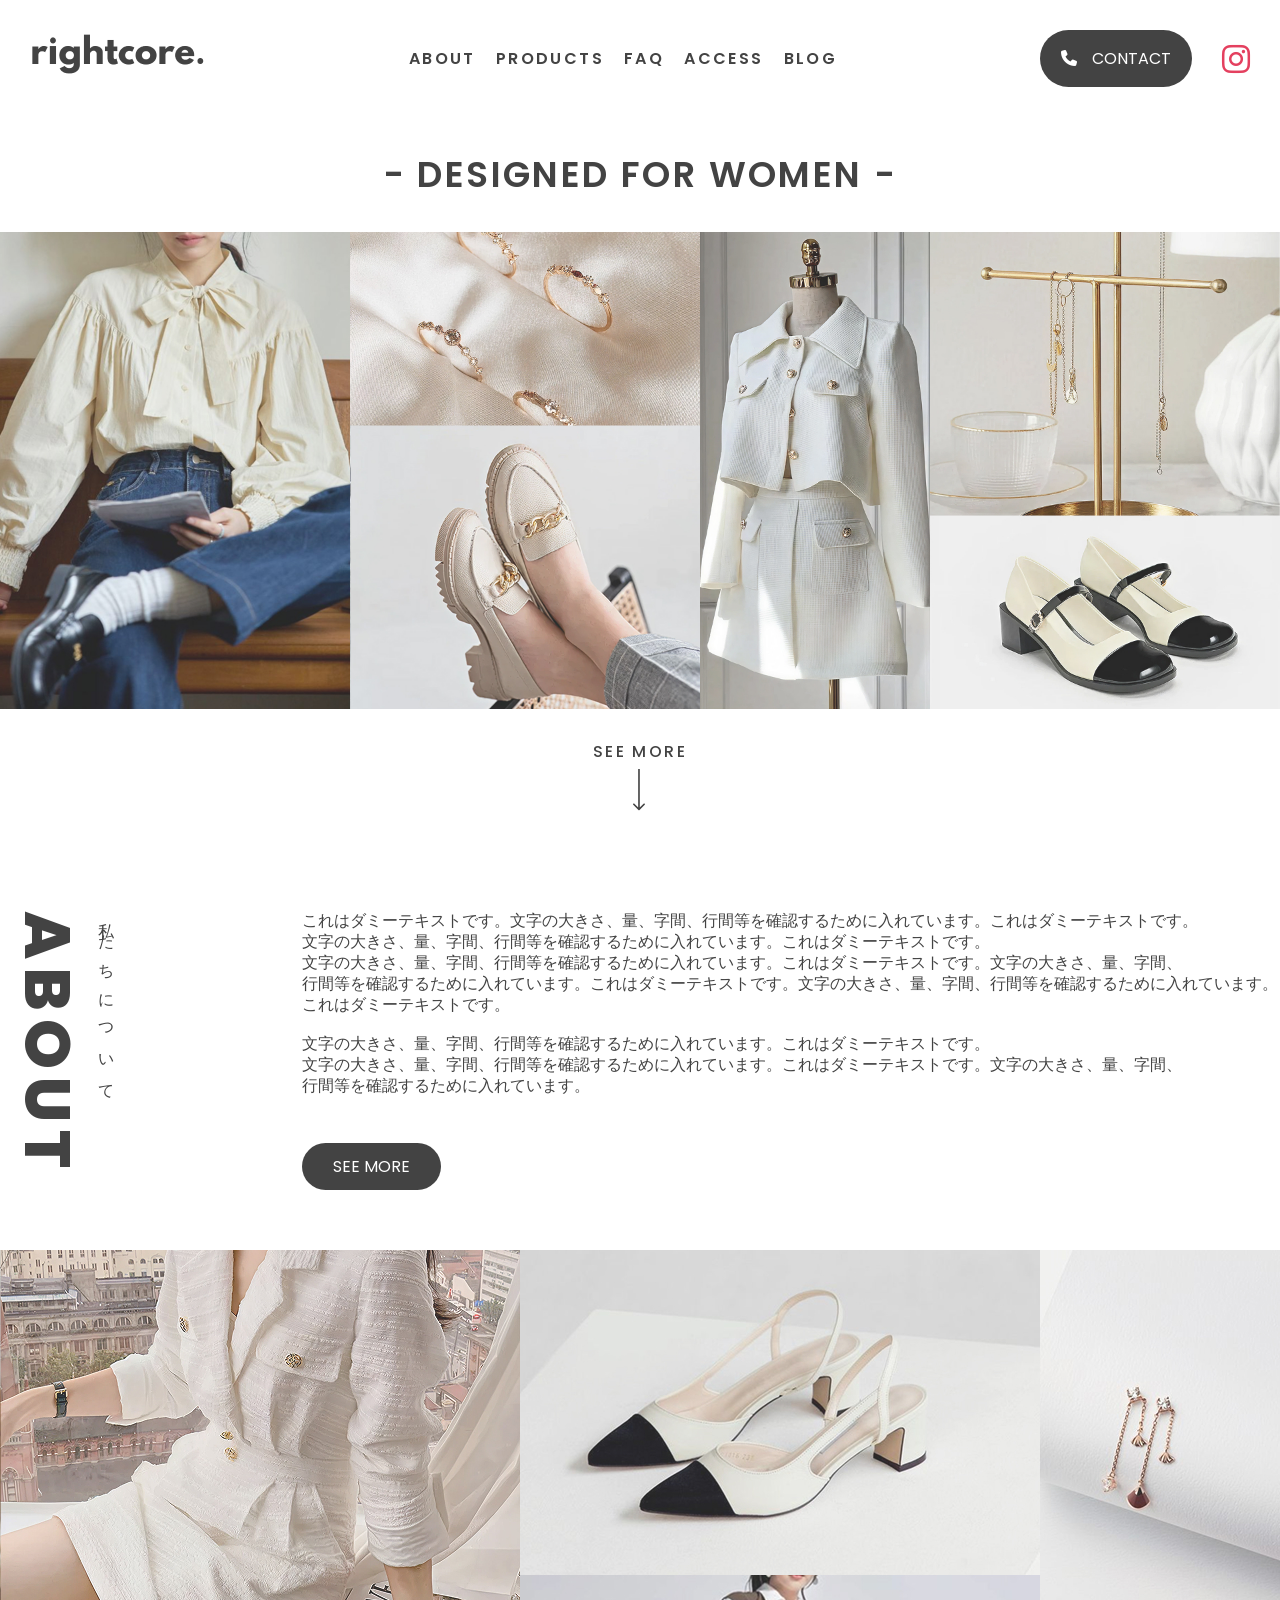
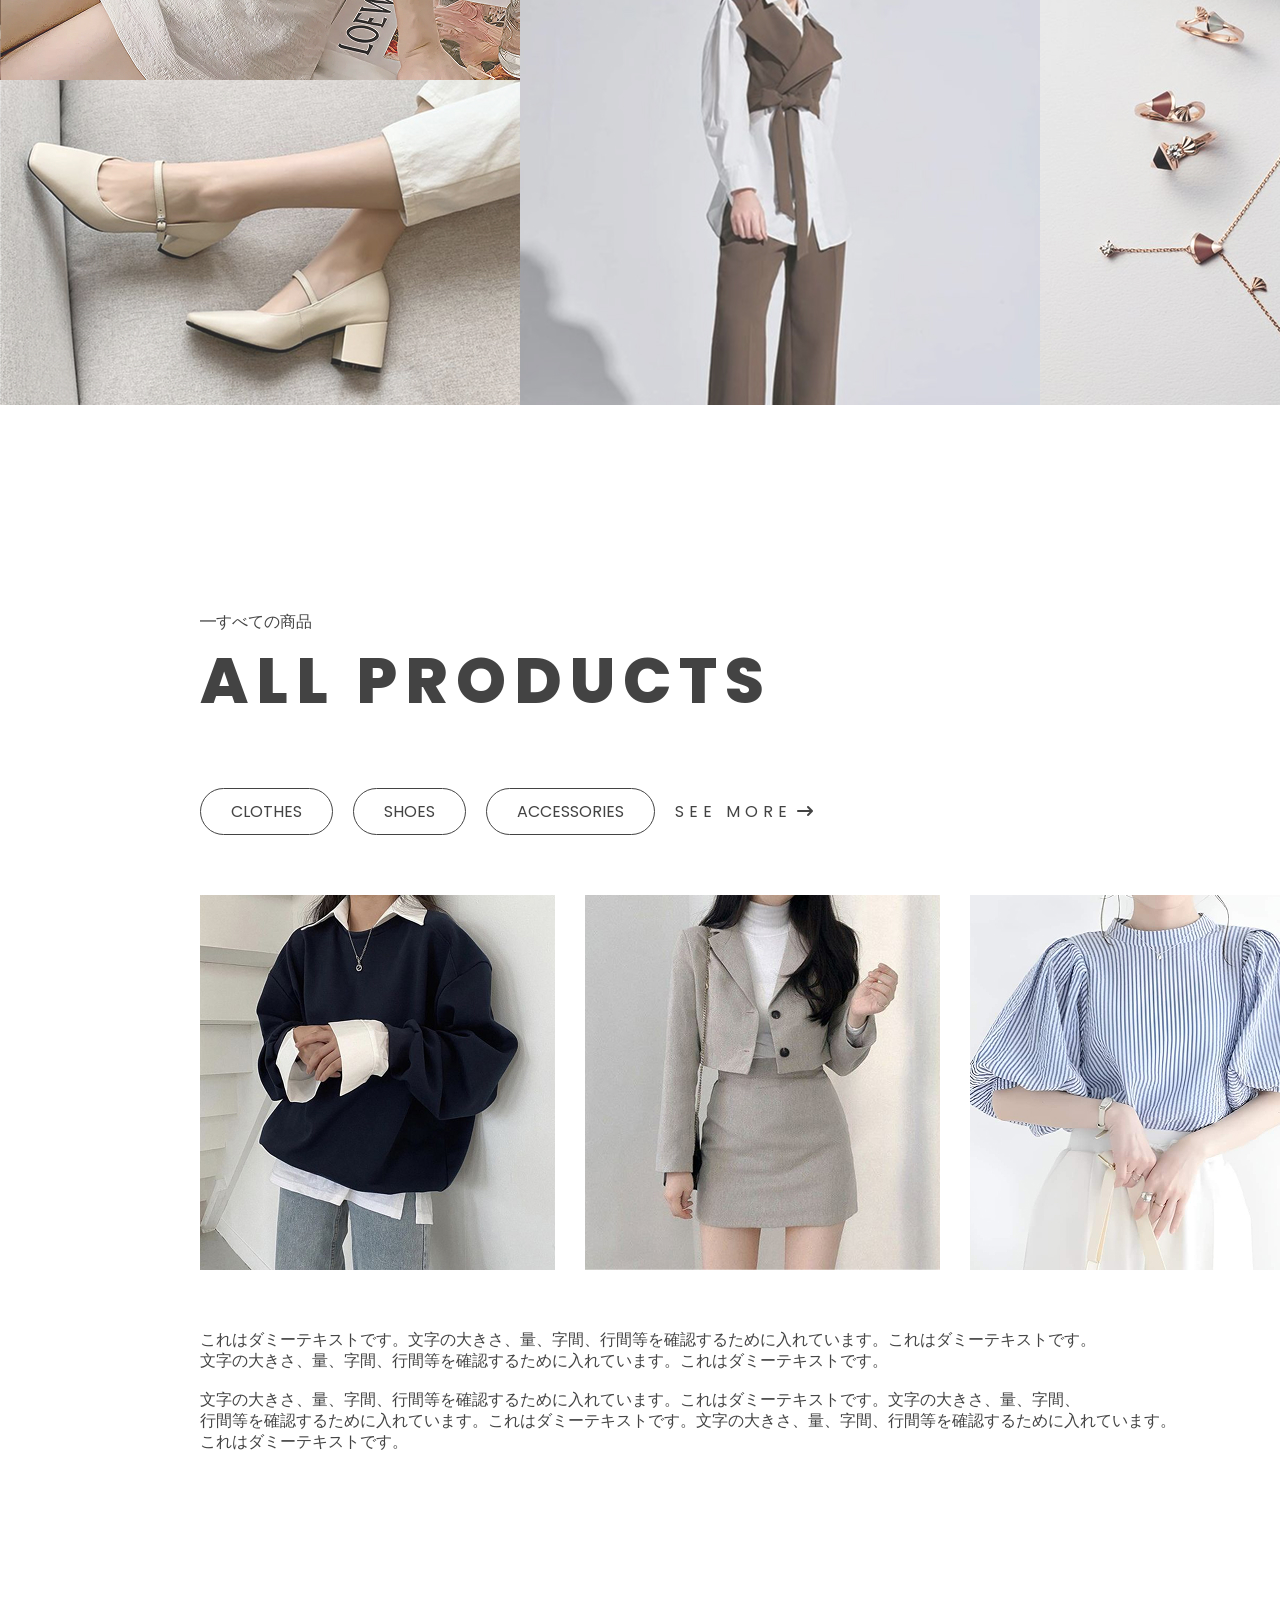
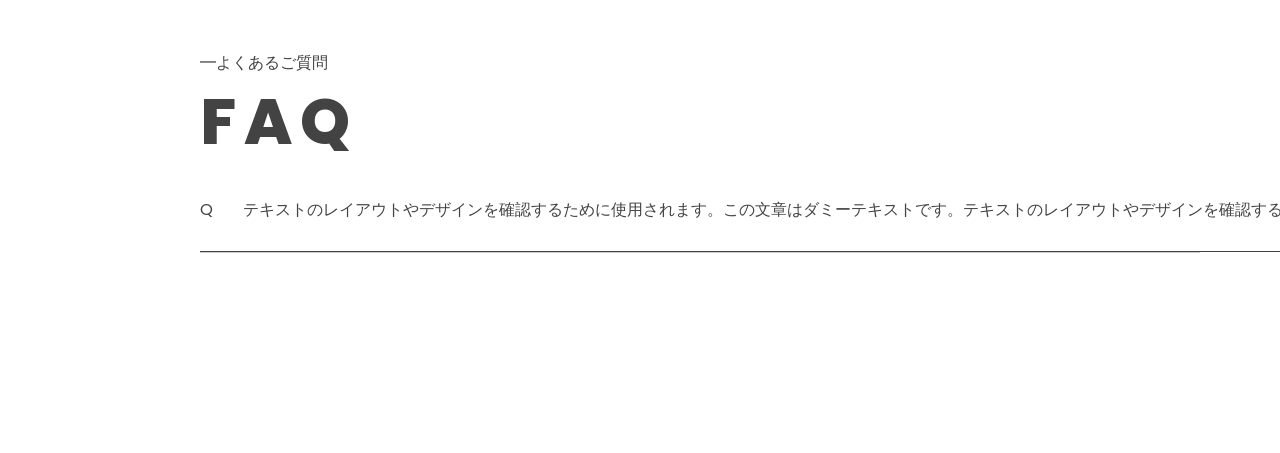
==== index.html @ e1e628dc "added sec03" ====
<!DOCTYPE html>
<html lang="en">
<head>
    <title>Sample Project</title>
    <meta charset="UTF-8">
    <meta name="viewport" content="width=device-width, initial-scale=1.0">
    <link rel="stylesheet" href="stylesheet.css">
    <script src="script.js" defer></script>
    <link rel="preconnect" href="https://fonts.googleapis.com">
    <link rel="preconnect" href="https://fonts.gstatic.com" crossorigin>
    <link href="https://fonts.googleapis.com/css2?family=Poppins:wght@100;200;300;400;500;600;700;800;900&display=swap" rel="stylesheet">
    <link rel="stylesheet" href="https://cdnjs.cloudflare.com/ajax/libs/font-awesome/6.7.2/css/all.min.css">
</head>
<body class="body">
    <header>
        <div class="logo"><img src="img/h-logo.png" alt=""></div>
    
        <div class="header-list">
            <ul>
                <li><a href="">about</a></li>
                <li><a href="">products</a></li>
                <li><a href="">faq</a></li>
                <li><a href="">access</a></li>
                <li><a href="">blog</a></li>
            </ul>
        </div>

        <div class="contact">
            <div class="contact-btn"><a href=""><i class="fa-solid fa-phone"></i>contact</a></div>
            <div class="ig"><i class="fa-brands fa-instagram"></i></div>
        </div>
    </header>

    <div class="mv">
        <div class="mv-headline">- designed for women -</div>
        <div class="mv-img"><img src="img/mv.jpg" alt=""></div>
        <div class="seemore">See More<img src="img/vector/arrow.svg" alt="Arrow"></div>
    </div>

    <div class="sec01">
        <div class="sec01-text">
            <div class="sec01-headline">
                <div class="headline">about</div>
                <div class="sec01-subheadline">私たちについて</div>
            </div>
            <div class="sec01-text-content">
                <div class="text">
                    これはダミーテキストです。文字の大きさ、量、字間、行間等を確認するために入れています。これはダミーテキストです。<br>
                    文字の大きさ、量、字間、行間等を確認するために入れています。これはダミーテキストです。<br>
                    文字の大きさ、量、字間、行間等を確認するために入れています。これはダミーテキストです。文字の大きさ、量、字間、<br>
                    行間等を確認するために入れています。これはダミーテキストです。文字の大きさ、量、字間、行間等を確認するために入れています。<br>
                    これはダミーテキストです。<br>
                    <br>
                    文字の大きさ、量、字間、行間等を確認するために入れています。これはダミーテキストです。<br>
                    文字の大きさ、量、字間、行間等を確認するために入れています。これはダミーテキストです。文字の大きさ、量、字間、<br>
                    行間等を確認するために入れています。
                </div>
                <div class="btn"><a href="">see more</a></div>
            </div>
        </div>

            <div class="img-content">
                <div class="sec01-img"><img src="img/top/img01.jpg" alt=""></div>
                <div class="img-text">FOR HER LIFESTYLE</div>
            </div>
    </div>

    <div class="sec02">
        <div class="sec02-headline-content">
            <div class="sec02-subheadline">━すべての商品</div>
            <div class="sec02-headline">all products</div>
        </div>

        <div class="sec02-content">
            <div class="btns">
                <div class="btn01" onclick="showCategory('clothes', this)">Clothes</div>
                <div class="btn02" onclick="showCategory('shoes', this)">Shoes</div>
                <div class="btn03" onclick="showCategory('accessories', this)">Accessories</div>
                <div class="btn04"><a href="">see more</a><i class="fa-solid fa-arrow-right-long"></i></div>
            </div>

            <div id="clothes" class="products">
                <img src="img/top/product-img01.jpg" alt="">
                <img src="img/top/product-img02.jpg" alt="">
                <img src="img/top/product-img03.jpg" alt="">
                <img src="img/top/product-img04.jpg" alt="">
            </div>

            <div id="shoes" class="products" style="display:none;">
                <img src="img/top/product-img05.jpg" alt="">
                <img src="img/top/product-img06.jpg" alt="">
                <img src="img/top/product-img07.jpg" alt="">
                <img src="img/top/product-img08.jpg" alt="">
            </div>

            <div id="accessories" class="products" style="display:none;">
                <img src="img/top/product-img09.jpg" alt="">
                <img src="img/top/product-img10.jpg" alt="">
                <img src="img/top/product-img11.jpg" alt="">
                <img src="img/top/product-img12.jpg" alt="">
            </div>
            <div class="sec02-text">
                これはダミーテキストです。文字の大きさ、量、字間、行間等を確認するために入れています。これはダミーテキストです。<br>
                文字の大きさ、量、字間、行間等を確認するために入れています。これはダミーテキストです。<br>
                <br>
                文字の大きさ、量、字間、行間等を確認するために入れています。これはダミーテキストです。文字の大きさ、量、字間、<br>
                行間等を確認するために入れています。これはダミーテキストです。文字の大きさ、量、字間、行間等を確認するために入れています。<br>
                これはダミーテキストです。
            </div>
        </div>
    </div>

    <div class="sec03">
        <div class="sec03-headline-content">
            <div class="sec03-content-headline">
                <div class="sec03-subheadline">━よくあるご質問</div>
                <div class="sec03-headline">faq</div>                
            </div>
            <div class="sec03-btn" href="">see more</div> 
        </div>

        <div class="accordion">
            <div class="item">
                <div class="question">
                    <span class="icon">Q</span>

                    <span class="question-text">
                        テキストのレイアウトやデザインを確認するために使用されます。この文章はダミーテキストです。テキストのレイアウトやデザインを確認するために使用されます。この文章はダミーテキストです。
                    </span>
                    <span class="arrow">+</span>
                </div>

                <div class="answer">
                    <span class="icon answer-icon">A</span>
                    <p>テキストのレイアウトやデザインを確認するために使用されます。この文章はダミーテキストです。テキストのレイアウトやデザインを確認するために使用されます。この文章はダミーテキストです。</p>
                    <span class="arrow">-</span>
                </div>
            </div>
        </div>

    </div>

</body>
</html>
---- stylesheet.css ----
body{
    font-family: 'Poppins', sans-serif;
    color: #434343;
    margin: 0 auto;
}

/* ------HEADER------- */

header{
    display: flex;
    justify-content: space-between;
    margin: 30px 30px 0px 30px;
    align-items: center;

}

.header-list ul {
    display: flex;
    align-items: center;
    list-style: none;
    padding: 0;
    margin: 0;
    gap: 20px;
    letter-spacing: 2.4px;
    font-weight: 600;
    line-height: normal;
    letter-spacing: 2.4px;
    text-transform: uppercase;
}

.header-list li {
    margin: 0;
}

.header-list a, .contact a, .btn a {
    color: inherit;
    text-decoration: none;
}

.contact{
    display: flex;
    align-items: center;
    gap: 30px;
}

.contact-btn{
    text-transform: uppercase;
    background-color: #434343;
    padding: 15px 20px 15px 20px;
    color: #ffffff;
    border-radius: 50px;
    border: 1px solid transparent;
    transition: all 0.5s ease;
}

.contact-btn:hover{
    background-color: #ffffff;
    color: #434343;
    border: 1px solid #434343;
}

.contact .fa-phone{
    padding-right: 15px;
}

.ig {
    display: flex;
    justify-content: center;
    align-items: center;
    font-size: 32px;
    color: #E4405F; /* Instagram pink */
}

/* ------MV------- */

.mv{
    display: flex;
    flex-direction: column;
    align-items: center;
    gap: 30px;
    align-self: stretch;
    margin-top: 60px;
}

.mv-headline{
    letter-spacing: 2.4px;
    text-transform: uppercase;
    font-size: 36px;
    font-weight: 600;
}

.mv img{
    width: 100%;
    height: auto;
    display: block;
}

.seemore{
    display: flex;
    flex-direction: column;
    align-items: center;
    gap: 5px;
    text-transform: uppercase;
    font: 16px;
    letter-spacing: 2.4px;
    font-weight: 500;
}

.seemore img{
    width: 13px;
}

/* ------SEC01------- */

.sec01{
    max-width: 1920px;
    margin: 0 auto;
    width: 1520px;
    font-size: 16px;
    margin-top: 100px;
    /* font-family: 'Poppins', sans-serif; */
}

.sec01-text{
    display: flex;
    width: 1368px;
    gap: 60px;
}

.text{
    font-family: Yu Gothic;
}

.sec01-headline{
    display: flex;
}

.headline{
    text-transform: uppercase;
    font-size: 64px;
    letter-spacing: 8px;
    font-weight: 800;
    writing-mode: vertical-rl; /* Reads vertically from right to left */
}

.sec01-subheadline{
    font-size: 16px;
    font-family: Yu Gothic;
    font-weight: 500;
    letter-spacing: 12px;
    word-wrap: break-word;
    writing-mode: vertical-rl;
}

.btn{
    text-transform: uppercase;
    background-color: #434343;
    padding: 10px 30px;
    color: #ffffff;
    border-radius: 50px;
    width: fit-content;
    letter-spacing: 15%;
    margin-top: 46px;
    border: 1px solid transparent;
    transition: all 0.5s ease;
}

.btn:hover{
    background-color: #ffffff;
    color: #434343;
    border: 1px solid #434343;
}

.img-content{
    display: flex;
    gap: 60px;
    padding-top: 60px;
}

.img-text {
    writing-mode: vertical-lr;
    text-orientation: mixed;
    transform: rotate(180deg);
    font-size: 36px;
    letter-spacing: 15%;
    color: #C0C0C0;
    font-weight: 700;
}

/* ------SEC02------- */

.sec02, .sec03{
    max-width: 1920px;
    margin: 0 auto;
    width: 1520px;
    font-size: 16px;
    margin: 200px;
    /* font-family: 'Poppins', sans-serif; */
}

.sec02-headline, .sec03-headline{
    text-transform: uppercase;
    font-size: 64px;
    letter-spacing: 8px;
    font-weight: 800;
}

.sec02-subheadline, .sec03-subheadline{
    font-size: 16px;
    font-family: Yu Gothic;
    font-weight: 550;
}

.btns{
    display: flex;
    gap: 20px;
    align-items: center;
    margin: 60px 0;
}

.btn01, .btn02, .btn03{
    text-transform: uppercase;
    background-color: #434343;
    padding: 10px 30px;
    color: #ffffff;
    border-radius: 50px;
    width: fit-content;
    letter-spacing: 15%;
    border: 1px solid transparent;
    transition: all 0.5s ease;
}

.btn01:hover,
.btn02:hover,
.btn03:hover {
    background-color: #434343;
    color: #ffffff;
}

.btn04 a {
    display: inline-flex;
    align-items: center;
    gap: 10px;
    text-decoration: none;
    color: #434343;
    text-transform: uppercase;
    letter-spacing: 5px;
}

.fa-arrow-right-long {
    transition: transform 0.3s ease;
    margin-left: 5px;
}

.btn04:hover .fa-arrow-right-long {
    transform: translateX(8px);
}

.sec02-text{
    margin-top: 60px;
    font-family: Yu Gothic;
    font-size: 16px;
}

.products {
    display: grid;
    grid-template-columns: repeat(4, 1fr);
    gap: 20px;
}

.btn01,
.btn02,
.btn03 {
    background-color: #fff;
    color: #434343;
    border: 1px solid #434343;
    cursor: pointer;
    transition: 0.3s;
}

.btn01.active,
.btn02.active,
.btn03.active {
    background-color: #434343;
    color: #fff;
}

/* ------SEC03------- */

.sec03-headline-content{
    display: flex;
    justify-content: space-between;
    align-items: center;
}

.sec03-btn{
    text-transform: uppercase;
    background-color: #434343;
    padding: 10px 30px;
    color: #ffffff;
    border-radius: 50px;
    height: fit-content;
    letter-spacing: 15%;
    border: 1px solid transparent;
    transition: all 0.5s ease;
}

.sec03-btn:hover{
    background-color: #ffffff;
    color: #434343;
    border: 1px solid #434343;
}


.accordion {
  max-width: 1000px;
}

.item {
    border-bottom: 1px solid #ccc;
}

.question {
    display: flex;
    align-items: center;
    gap: 30px;
    padding: 25px 0;
    width: max-content;
    border-bottom: 1px solid #434343;
}

.question-text {
    flex: 1;           /* Take up all available space */
    line-height: 2;
}

.icon,
.arrow {
    flex-shrink: 0;    /* Prevent them from shrinking */
}

.answer-icon {
    background: white;
    color: #434343;
}

.answer {
    display: none;
    font-family: Yu Gothic;
    width: max-content;
}

.answer.active {
    display: flex;
    gap: 20px;
}
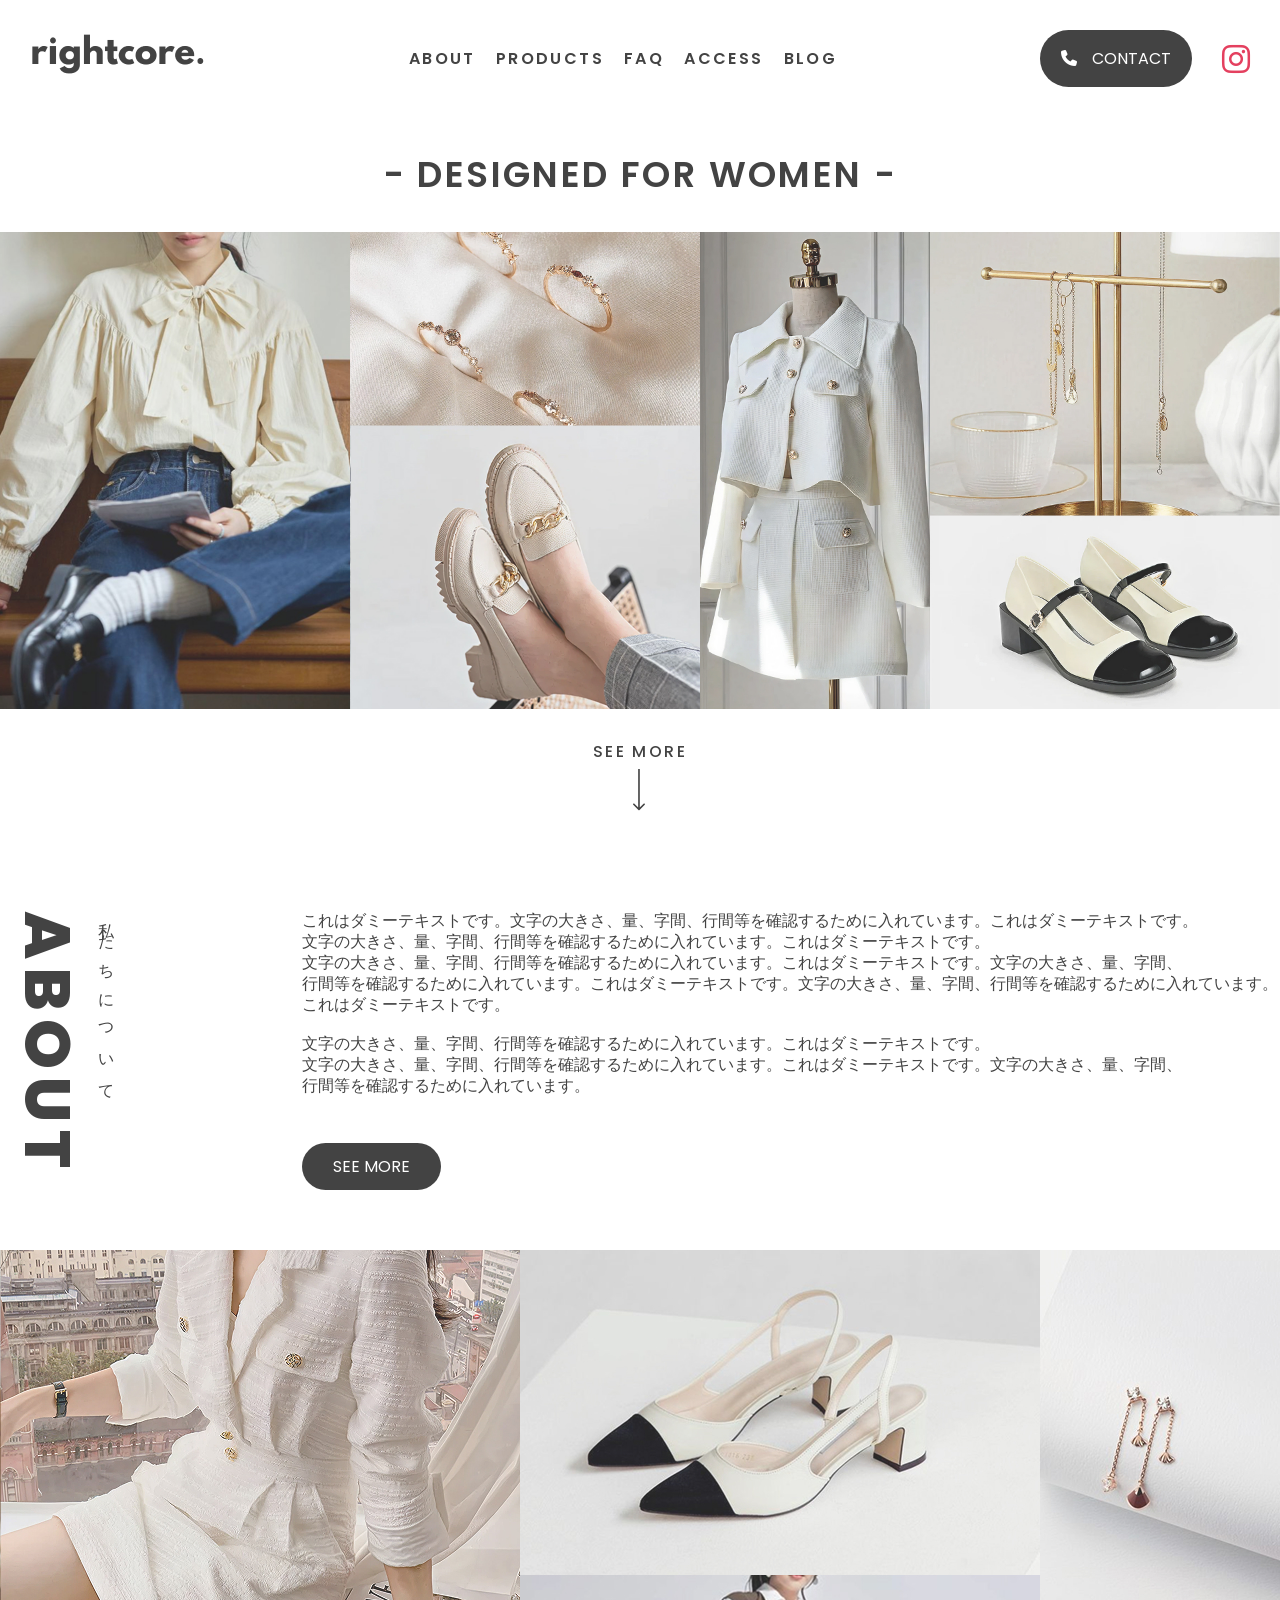
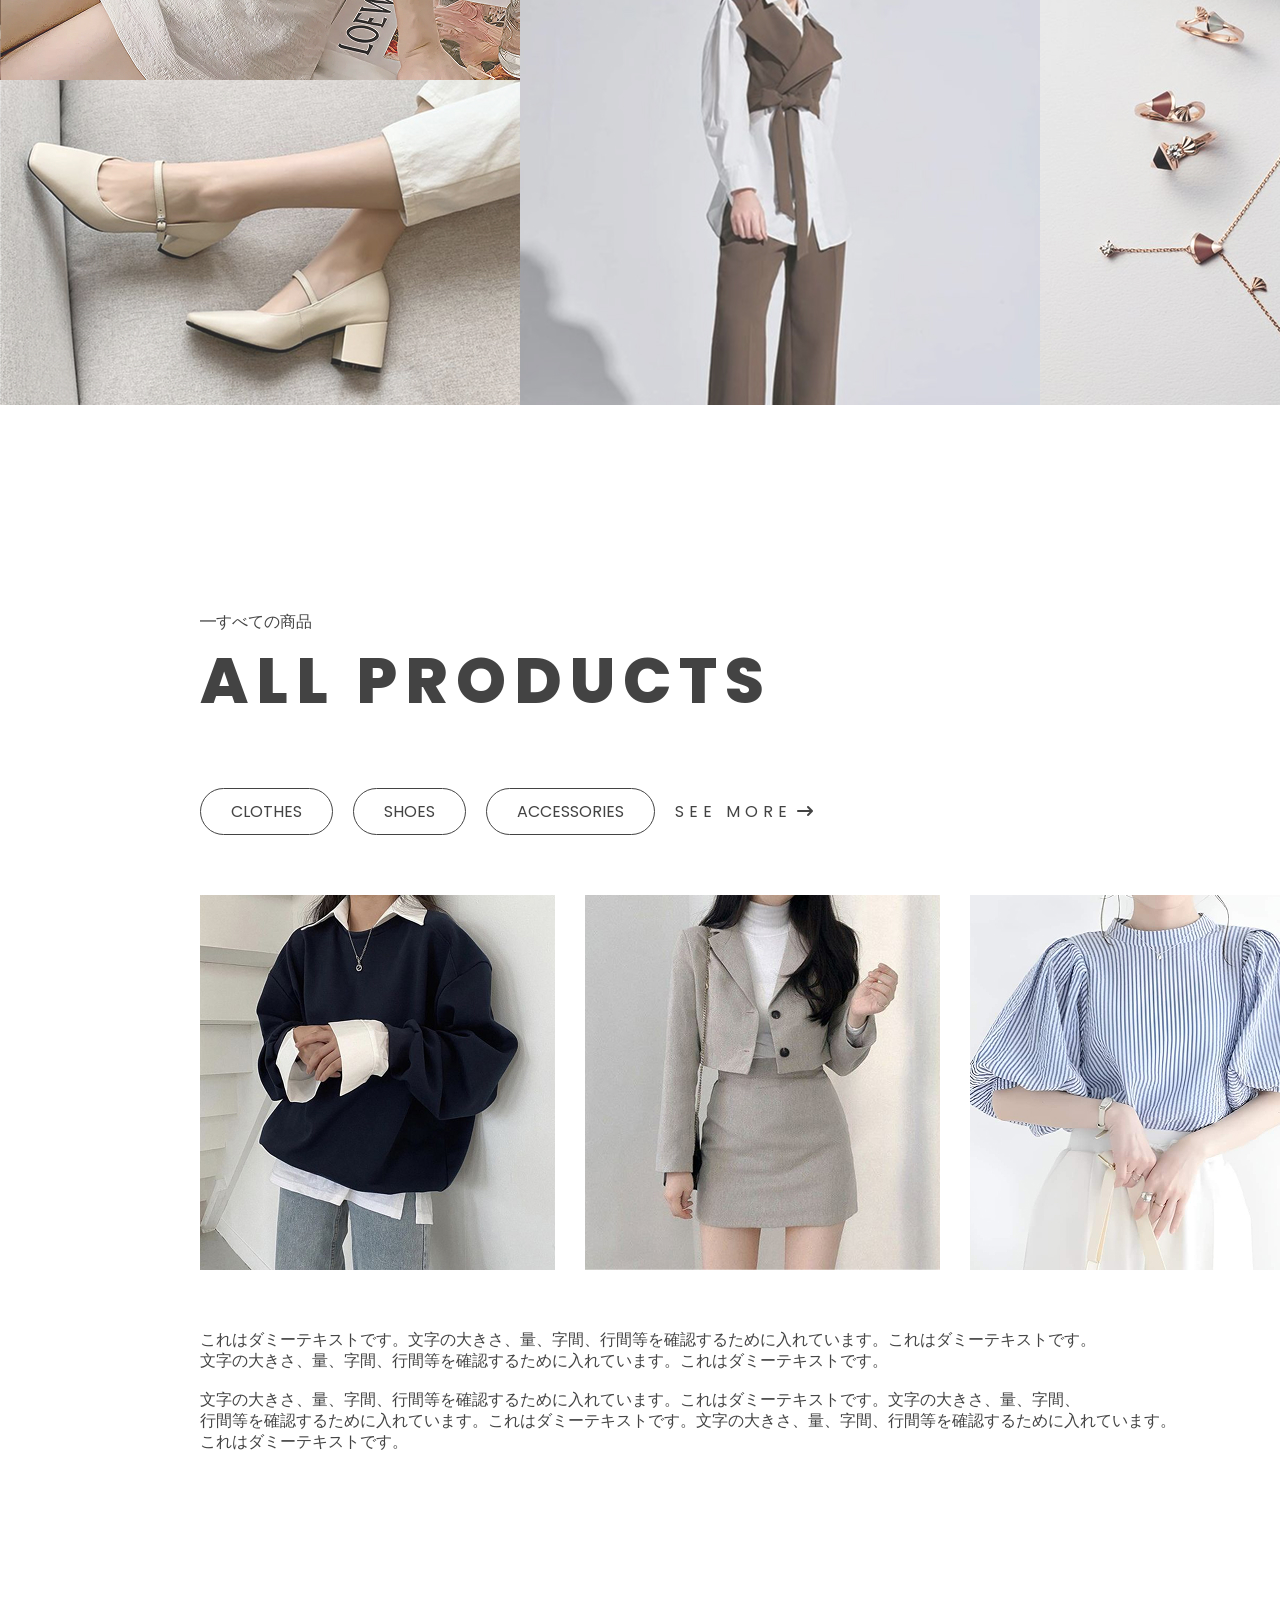
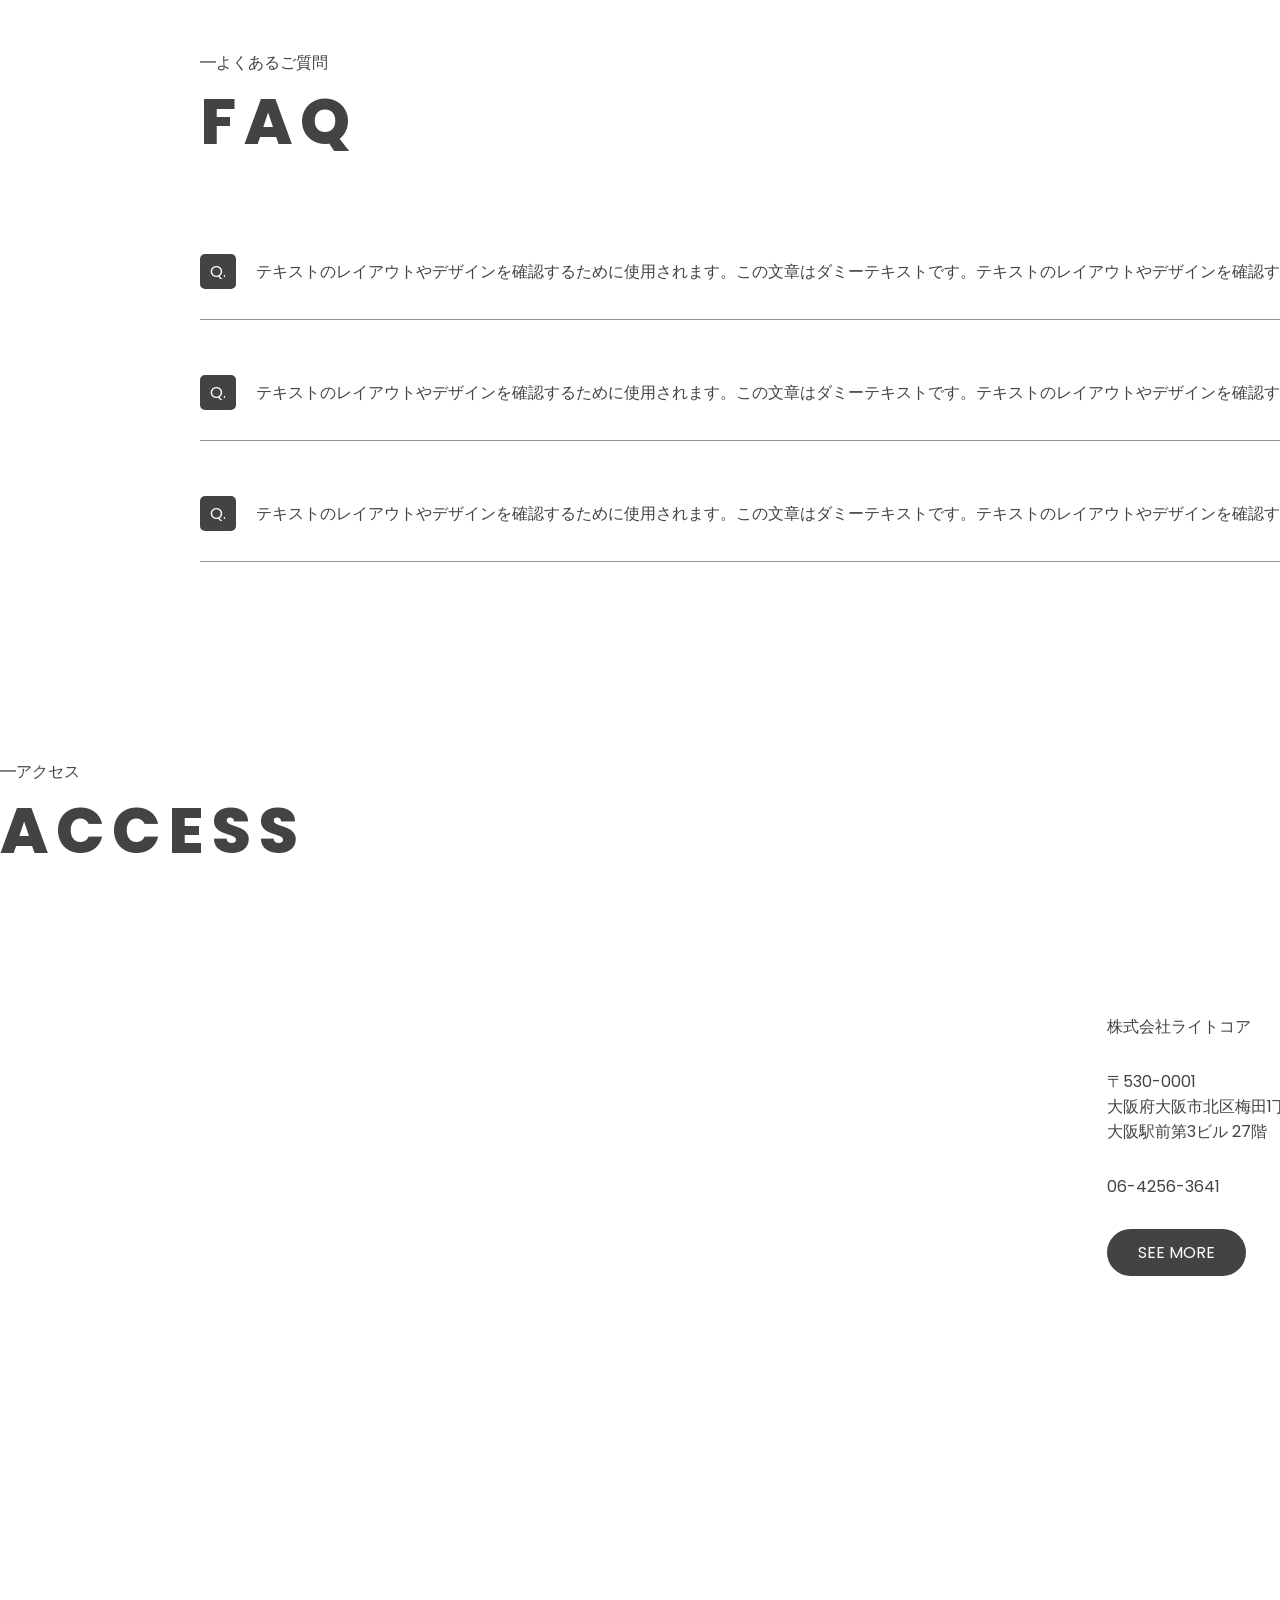
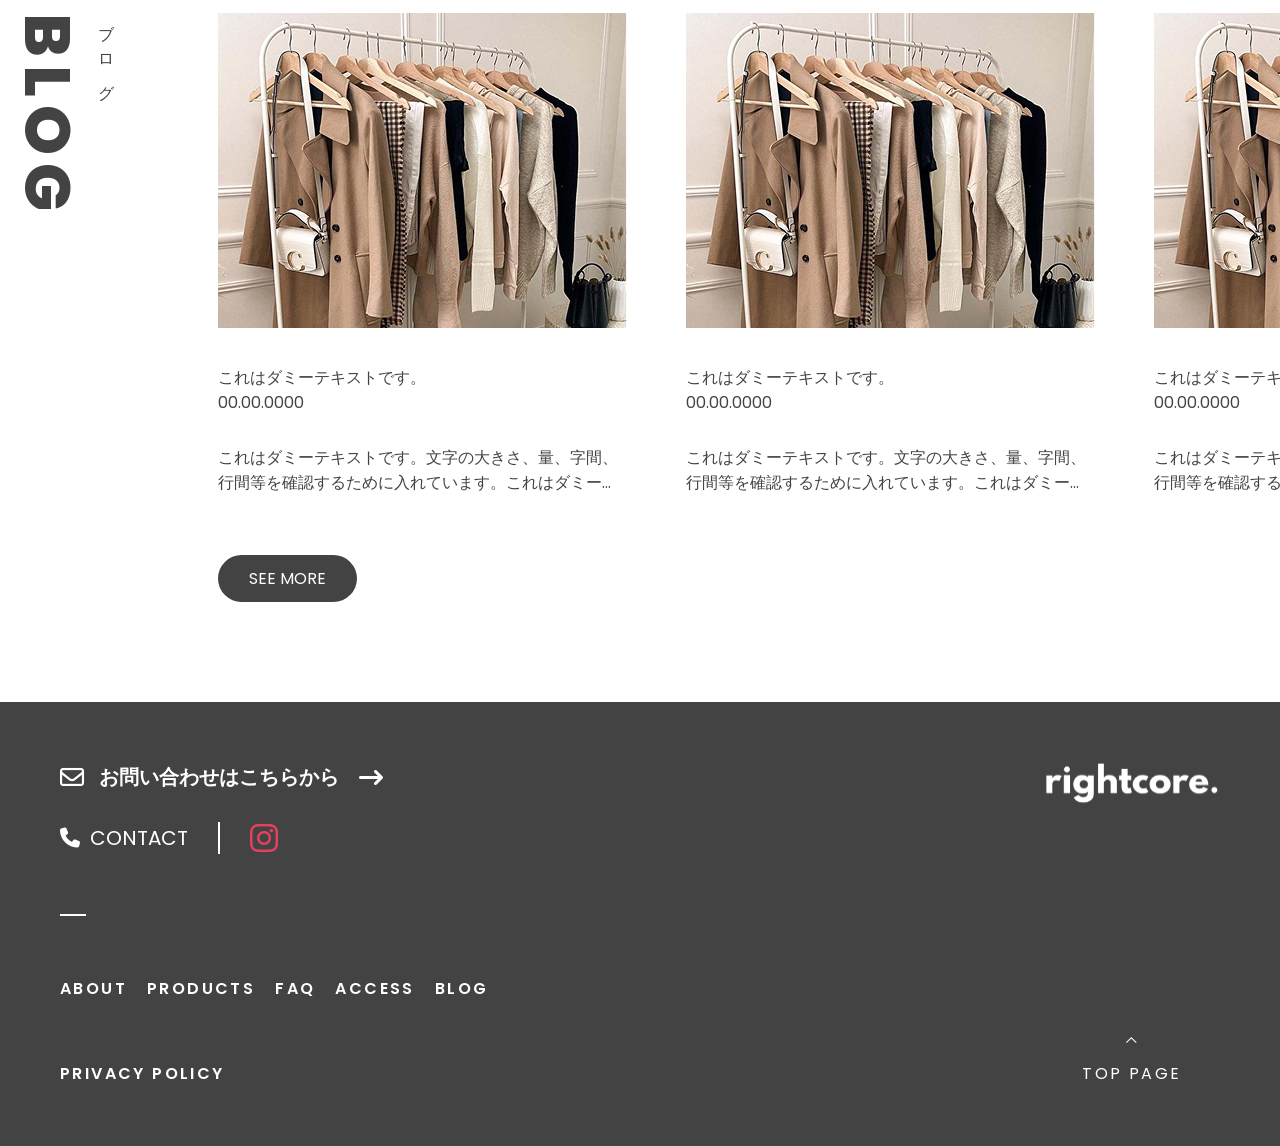
==== commit 7ff5e13c: "added section, finished top page" ====
--- a/index.html
+++ b/index.html
@@ -12,7 +12,7 @@
     <link rel="stylesheet" href="https://cdnjs.cloudflare.com/ajax/libs/font-awesome/6.7.2/css/all.min.css">
 </head>
 <body class="body">
-    <header>
+    <header id="top">
         <div class="logo"><img src="img/h-logo.png" alt=""></div>
     
         <div class="header-list">
@@ -36,8 +36,8 @@
         <div class="mv-img"><img src="img/mv.jpg" alt=""></div>
         <div class="seemore">See More<img src="img/vector/arrow.svg" alt="Arrow"></div>
     </div>
-
-    <div class="sec01">
+    
+    <section class="sec01">
         <div class="sec01-text">
             <div class="sec01-headline">
                 <div class="headline">about</div>
@@ -59,13 +59,13 @@
             </div>
         </div>
 
-            <div class="img-content">
-                <div class="sec01-img"><img src="img/top/img01.jpg" alt=""></div>
-                <div class="img-text">FOR HER LIFESTYLE</div>
-            </div>
-    </div>
-
-    <div class="sec02">
+        <div class="img-content">
+            <div class="sec01-img"><img src="img/top/img01.jpg" alt=""></div>
+            <div class="img-text">FOR HER LIFESTYLE</div>
+        </div>
+    </section>
+
+    <section class="sec02">
         <div class="sec02-headline-content">
             <div class="sec02-subheadline">━すべての商品</div>
             <div class="sec02-headline">all products</div>
@@ -108,37 +108,178 @@
                 これはダミーテキストです。
             </div>
         </div>
-    </div>
-
-    <div class="sec03">
+    </section>
+
+    <section class="sec03">
         <div class="sec03-headline-content">
             <div class="sec03-content-headline">
                 <div class="sec03-subheadline">━よくあるご質問</div>
                 <div class="sec03-headline">faq</div>                
             </div>
-            <div class="sec03-btn" href="">see more</div> 
+            <div class="btn" href="">see more</div> 
         </div>
 
         <div class="accordion">
-            <div class="item">
-                <div class="question">
-                    <span class="icon">Q</span>
-
-                    <span class="question-text">
-                        テキストのレイアウトやデザインを確認するために使用されます。この文章はダミーテキストです。テキストのレイアウトやデザインを確認するために使用されます。この文章はダミーテキストです。
-                    </span>
-                    <span class="arrow">+</span>
-                </div>
-
-                <div class="answer">
-                    <span class="icon answer-icon">A</span>
-                    <p>テキストのレイアウトやデザインを確認するために使用されます。この文章はダミーテキストです。テキストのレイアウトやデザインを確認するために使用されます。この文章はダミーテキストです。</p>
-                    <span class="arrow">-</span>
-                </div>
-            </div>
-        </div>
-
-    </div>
+                <div class="item">
+                    <div class="question">
+                        <span class="icon">Q.</span>
+
+                        <p class="question-text">
+                        テキストのレイアウトやデザインを確認するために使用されます。この文章はダミーテキストです。テキストのレイアウトやデザインを確認するために使用されます。この文章はダミーテキストです。テキストのレイアウトやデザインを確認するために使用されます。この文章はダミーテキストです。テキストのレイアウトやデザインを確認するために使用されます。この文章はダミーテキストです。
+                        </p>
+                        <span class="arrow">+</span>
+                    </div>
+
+                    <div class="answer">
+                        <span class="icon answer-icon">A.</span>
+                        <p>テキストのレイアウトやデザインを確認するために使用されます。この文章はダミーテキストです。テキストのレイアウトやデザインを確認するために使用されます。この文章はダミーテキストです。</p>
+                        <span class="arrow">-</span>
+                    </div>
+                </div>
+
+                <div class="item">
+                    <div class="question">
+                        <span class="icon">Q.</span>
+
+                        <p class="question-text">
+                        テキストのレイアウトやデザインを確認するために使用されます。この文章はダミーテキストです。テキストのレイアウトやデザインを確認するために使用されます。この文章はダミーテキストです。テキストのレイアウトやデザインを確認するために使用されます。この文章はダミーテキストです。テキストのレイアウトやデザインを確認するために使用されます。この文章はダミーテキストです。
+                        </p>
+                        <span class="arrow">+</span>
+                    </div>
+
+                    <div class="answer">
+                        <span class="icon answer-icon">A.</span>
+                        <p>テキストのレイアウトやデザインを確認するために使用されます。この文章はダミーテキストです。テキストのレイアウトやデザインを確認するために使用されます。この文章はダミーテキストです。テキストのレイアウトやデザインを確認するために使用されます。この文章はダミーテキストです。テキストのレイアウトやデザインを確認するために使用されます。この文章はダミーテキストです。</p>
+                        <span class="arrow">-</span>
+                    </div>
+                </div>
+
+                <div class="item">
+                    <div class="question">
+                        <span class="icon">Q.</span>
+
+                        <p class="question-text">
+                        テキストのレイアウトやデザインを確認するために使用されます。この文章はダミーテキストです。テキストのレイアウトやデザインを確認するために使用されます。この文章はダミーテキストです。テキストのレイアウトやデザインを確認するために使用されます。この文章はダミーテキストです。テキストのレイアウトやデザインを確認するために使用されます。この文章はダミーテキストです。
+                        </p>
+                        <span class="arrow">+</span>
+                    </div>
+
+                    <div class="answer">
+                        <span class="icon answer-icon">A.</span>
+                        <p>テキストのレイアウトやデザインを確認するために使用されます。この文章はダミーテキストです。テキストのレイアウトやデザインを確認するために使用されます。この文章はダミーテキストです。テキストのレイアウトやデザインを確認するために使用されます。この文章はダミーテキストです。テキストのレイアウトやデザインを確認するために使用されます。この文章はダミーテキストです。</p>
+                        <span class="arrow">-</span>
+                    </div>
+                </div>
+        </div>
+    </section>
+
+    <section class="sec04">
+        <div class="sec02-headline-content">
+            <div class="sec02-subheadline">━アクセス</div>
+            <div class="sec02-headline">access</div>
+        </div>
+
+        <div class="sec04-content">
+            <iframe class="sec04-map" src="https://www.google.com/maps/embed?pb=..." width="1047px" height="535" style="border:0;" allowfullscreen="" loading="lazy"              referrerpolicy="no-referrer-when-downgrade">
+            </iframe>
+
+            <div class="sec04-text">
+
+                <p>株式会社ライトコア</p>
+                <p>〒530-0001<br>大阪府大阪市北区梅田1丁目1-3<br>大阪駅前第3ビル 27階</p>
+                <p>06-4256-3641</p>
+
+                <div class="btn" href="">see more</div> 
+            </div>
+        </div>
+    </section>
+
+    <section class="blog">
+        <div class="sec01-headline">
+            <div class="headline">blog</div>
+            <div class="sec01-subheadline">ブログ</div>
+        </div>
+
+        <div class="blog-contents">
+            <div class="blog-content">
+                <div class="cards">
+                    <div class="card">
+                        <div class="blog-img"><img src="img/top/blog-img.jpg" alt=""></div>
+                        <div class="blog-text">
+                            <div class="blog-titledate">
+                                <p class="blog-title">これはダミーテキストです。</p>
+                                <p class="blog-date">00.00.0000</p>               
+                            </div>
+
+                            <p class="blog-detail">これはダミーテキストです。文字の大きさ、量、字間、行間等を確認するために入れています。これはダミーテキストです。文字の大きさ、量、字間、行間等を確認するために入れています。これはダミーテキストです。文字の大きさ、量、字間、行間等を確認するために入れています。</p>
+                        </div>
+                    </div>
+
+                    <div class="card">
+                        <div class="blog-img"><img src="img/top/blog-img.jpg" alt=""></div>
+                        <div class="blog-text">
+                            <div class="blog-titledate">
+                                <p class="blog-title">これはダミーテキストです。</p>
+                                <p class="blog-date">00.00.0000</p>               
+                            </div>
+
+                            <p class="blog-detail">これはダミーテキストです。文字の大きさ、量、字間、行間等を確認するために入れています。これはダミーテキストです。文字の大きさ、量、字間、行間等を確認するために入れています。これはダミーテキストです。文字の大きさ、量、字間、行間等を確認するために入れています。</p>
+                        </div>
+                    </div>
+
+                    <div class="card">
+                        <div class="blog-img"><img src="img/top/blog-img.jpg" alt=""></div>
+                        <div class="blog-text">
+                            <div class="blog-titledate">
+                                <p class="blog-title">これはダミーテキストです。</p>
+                                <p class="blog-date">00.00.0000</p>               
+                            </div>
+
+                            <p class="blog-detail">これはダミーテキストです。文字の大きさ、量、字間、行間等を確認するために入れています。これはダミーテキストです。文字の大きさ、量、字間、行間等を確認するために入れています。これはダミーテキストです。文字の大きさ、量、字間、行間等を確認するために入れています。</p>
+                        </div>
+                    </div>
+                </div>
+                <div class="btn" href="">see more</div>
+            </div>
+        </div>
+    </section>
+
+    <footer>
+        <div class="footer-left-content">
+            <div class="footer-contact">
+                <div class="footer-contact01"><i class="fa-regular fa-envelope"></i><a href="">お問い合わせはこちらから</a><i class="fa-solid fa-arrow-right-long"></i></div>
+                <div class="footer-contact02">
+                    <div class="contact02"><i class="fa-solid fa-phone"></i><a href="">contact</a></div>
+                    <div class="ig"><i class="fa-brands fa-instagram"></i></div>
+                </div>
+            </div>
+            
+            <div class="footer-line"></div>
+
+            <div class="header-list">
+                <ul>
+                    <li><a href="">about</a></li>
+                    <li><a href="">products</a></li>
+                    <li><a href="">faq</a></li>
+                    <li><a href="">access</a></li>
+                    <li><a href="">blog</a></li>
+                </ul>
+            </div>
+
+            <div class="privacy"><a href="">privacy policy</a></div>
+
+        </div> 
+
+        <div class="footer-right-content">
+            <div class="logo"><img src="img/f-logo.svg" alt=""></div>
+            <a href="#top" class="btn-topage">
+                <div class="logo"><img src="img/arrow.svg" alt=""></div>
+                <p>top page</p>
+            </a>
+        </div>
+
+
+    </footer>
 
 </body>
 </html>
--- a/stylesheet.css
+++ b/stylesheet.css
@@ -121,6 +121,11 @@
     /* font-family: 'Poppins', sans-serif; */
 }
 
+.sec01-text-content{
+    gap: 46px;
+    display: grid;
+}
+
 .sec01-text{
     display: flex;
     width: 1368px;
@@ -160,7 +165,6 @@
     border-radius: 50px;
     width: fit-content;
     letter-spacing: 15%;
-    margin-top: 46px;
     border: 1px solid transparent;
     transition: all 0.5s ease;
 }
@@ -293,64 +297,266 @@
     align-items: center;
 }
 
-.sec03-btn{
-    text-transform: uppercase;
-    background-color: #434343;
-    padding: 10px 30px;
-    color: #ffffff;
-    border-radius: 50px;
-    height: fit-content;
-    letter-spacing: 15%;
-    border: 1px solid transparent;
-    transition: all 0.5s ease;
-}
-
 .sec03-btn:hover{
     background-color: #ffffff;
     color: #434343;
     border: 1px solid #434343;
 }
 
-
 .accordion {
-  max-width: 1000px;
-}
-
-.item {
-    border-bottom: 1px solid #ccc;
-}
-
-.question {
-    display: flex;
-    align-items: center;
+    width: max-content;
+    margin-top: 60px;
+    display: grid;
     gap: 30px;
+}
+
+.item{
+    display: grid;
+    gap: 30px;
+}
+
+.question,
+.answer {
+    display: flex;
+    align-items: flex-start;
+    gap: 20px;
+    width: 100%;
     padding: 25px 0;
-    width: max-content;
-    border-bottom: 1px solid #434343;
-}
-
-.question-text {
-    flex: 1;           /* Take up all available space */
-    line-height: 2;
+    width: 1520px;
+    align-items: center;
+}
+
+.question-text,
+.answer p {
+    flex: 1;
+    min-width: 0;
+    margin: 0;
+
+    flex: 1;
+    min-width: 0;
+    margin: 0;
+
+    white-space: nowrap;
+    overflow: hidden;
+    text-overflow: ellipsis;
+}
+
+
+.icon.answer-icon{
+    padding: 5px 10px;
+    border-radius: 5px;
+    color: #434343;
+    border: 1px solid #434343;
+    background-color: #ffffff;
+}
+
+.icon {
+    padding: 5px 10px;
+    border-radius: 5px;
+    color: #ffffff;
+    background-color: #434343;
+    
 }
 
 .icon,
 .arrow {
-    flex-shrink: 0;    /* Prevent them from shrinking */
-}
-
-.answer-icon {
-    background: white;
-    color: #434343;
+    flex-shrink: 0;
+    margin-left: auto;
+}
+
+.question {
+    cursor: pointer;
+    border-bottom: 1px solid #949494;
+    padding-bottom: 30px;
+}
+
+.arrow {
+    flex-shrink: 0;
+    margin-left: auto;   /* Push arrow to the far right */
 }
 
 .answer {
     display: none;
-    font-family: Yu Gothic;
-    width: max-content;
 }
 
 .answer.active {
     display: flex;
-    gap: 20px;
-}+}
+
+/* ------SEC04------- */
+
+.sec04{
+    max-width: 1920px;
+    margin: 0 auto;
+    width: 1520px;
+    font-size: 16px;
+    margin-top: 200px;
+    /* font-family: 'Poppins', sans-serif; */
+}
+
+.sec04-content{
+    display: flex;
+    gap: 60px;
+    align-items: center;
+}
+
+.sec04-text{
+    display: grid;
+    gap: 30px;
+}
+
+.sec04-text p{
+    margin: 0;
+}
+
+/* ------BLOG------- */
+.blog{
+    max-width: 1920px;
+    margin: 0 auto;
+    width: 1520px;
+    font-size: 16px;
+    /* margin-top: 200px;
+    margin-bottom: 100px; */
+    margin-top: 200px;
+    margin-bottom: 100px;
+    display: flex;
+    gap: 60px;
+    /* font-family: 'Poppins', sans-serif; */
+}
+
+.blog-content{
+    display: grid;
+    gap: 60px;
+}
+
+.cards{
+    display: flex;
+    gap: 60px;  
+}
+
+.card{
+    width: 408px;
+}
+
+.card p{
+    margin: 0px;
+
+}
+
+.blog-detail {
+    display: -webkit-box;
+    -webkit-box-orient: vertical;
+    -webkit-line-clamp: 2;
+
+    overflow: hidden;
+    text-overflow: ellipsis;
+}
+
+.blog-titledate{
+    margin: 30px 0;
+}
+
+/* ------FOOTER------- */
+footer{
+    background-color: #434343;
+    color: #ffffff;
+    padding: 60px;
+    display: flex;
+    justify-content: space-between;
+}
+
+.footer-contact{
+    display: grid;
+    gap: 30px;
+}
+
+.footer-contact01 {
+    display: flex;
+    align-items: center;
+    gap: 15px;
+}
+
+.footer-contact01 a {
+    color: inherit;
+    text-decoration: none;
+    font-size: 20px;
+    font-weight: 800;
+    display: flex;
+    align-items: center;
+    gap: 10px; /* Space between phone icon and text */
+}
+
+.footer-contact01 .fa-envelope,
+.footer-contact01 .fa-arrow-right-long {
+    font-size: 24px;
+}
+
+.footer-contact02{
+   display: flex; 
+   gap: 30px;
+}
+
+.contact02{
+    color: inherit;
+    text-decoration: none;
+    font-size: 20px;
+    font-weight: 400;
+    display: flex;
+    align-items: center;
+    text-transform: uppercase;
+    letter-spacing: 15%;
+    gap: 10px;
+    padding-right: 30px;
+    border-right: 2px solid #fff;
+}
+
+.contact02 a{ 
+    color: inherit;
+    text-decoration: none;
+}
+
+.footer-line {
+    width: 26px;      /* Adjust length */
+    height: 2px;      /* Thickness */
+    background: #fff;
+}
+
+.footer-left-content{
+    display: grid;
+    gap: 60px;
+}
+
+.privacy{
+    text-transform: uppercase;
+}
+
+.privacy a{
+    color: inherit;
+    text-decoration: none;
+    font-weight: 600;
+    letter-spacing: 2.4px;
+}
+
+.footer-right-content {
+    display: flex;
+    flex-direction: column;
+    align-items: center;
+}
+
+.btn-topage {
+    margin-top: auto;
+    display: flex;
+    flex-direction: column;
+    align-items: center;
+    gap: 10px;
+    text-decoration: none; /* Move it here */
+    color: inherit;
+}
+
+.btn-topage p{
+    margin: 0;
+    text-transform: uppercase;
+    letter-spacing: 2.4px;
+    text-decoration: none;
+    color: inherit;
+}
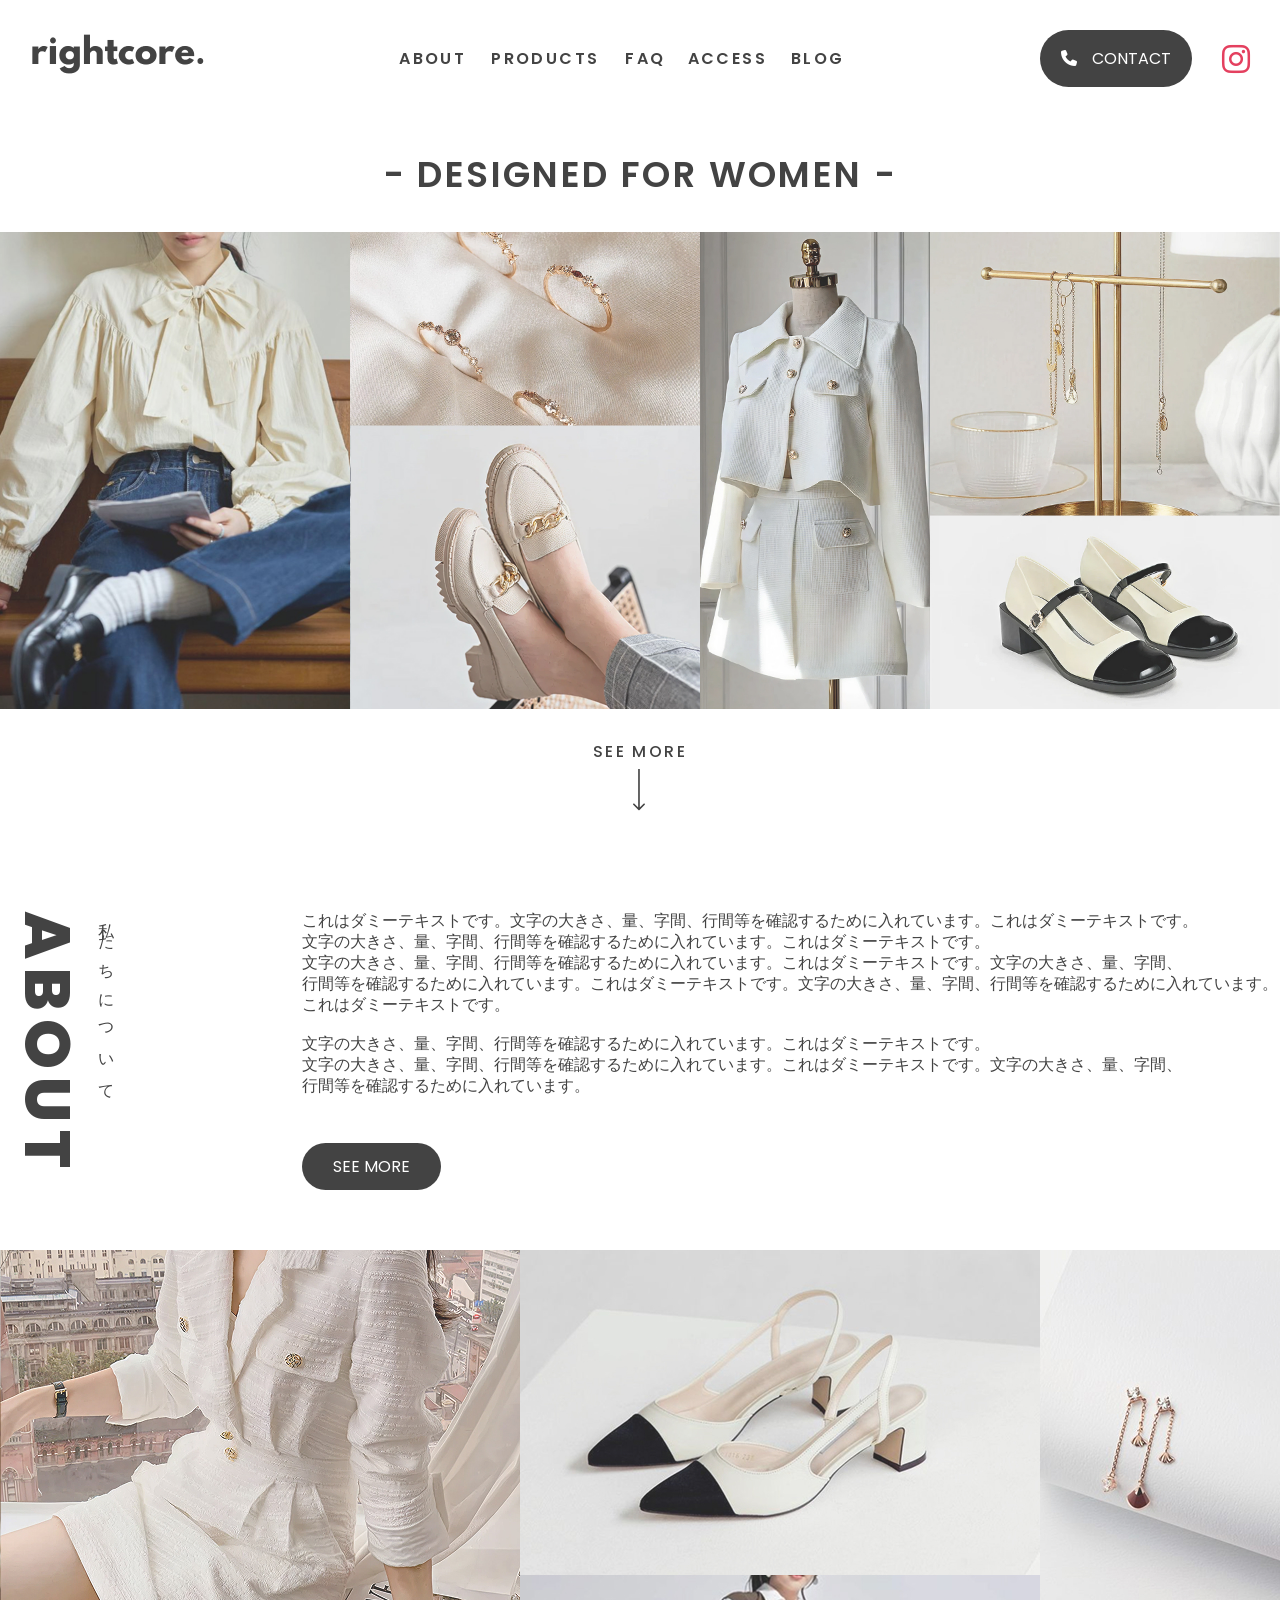
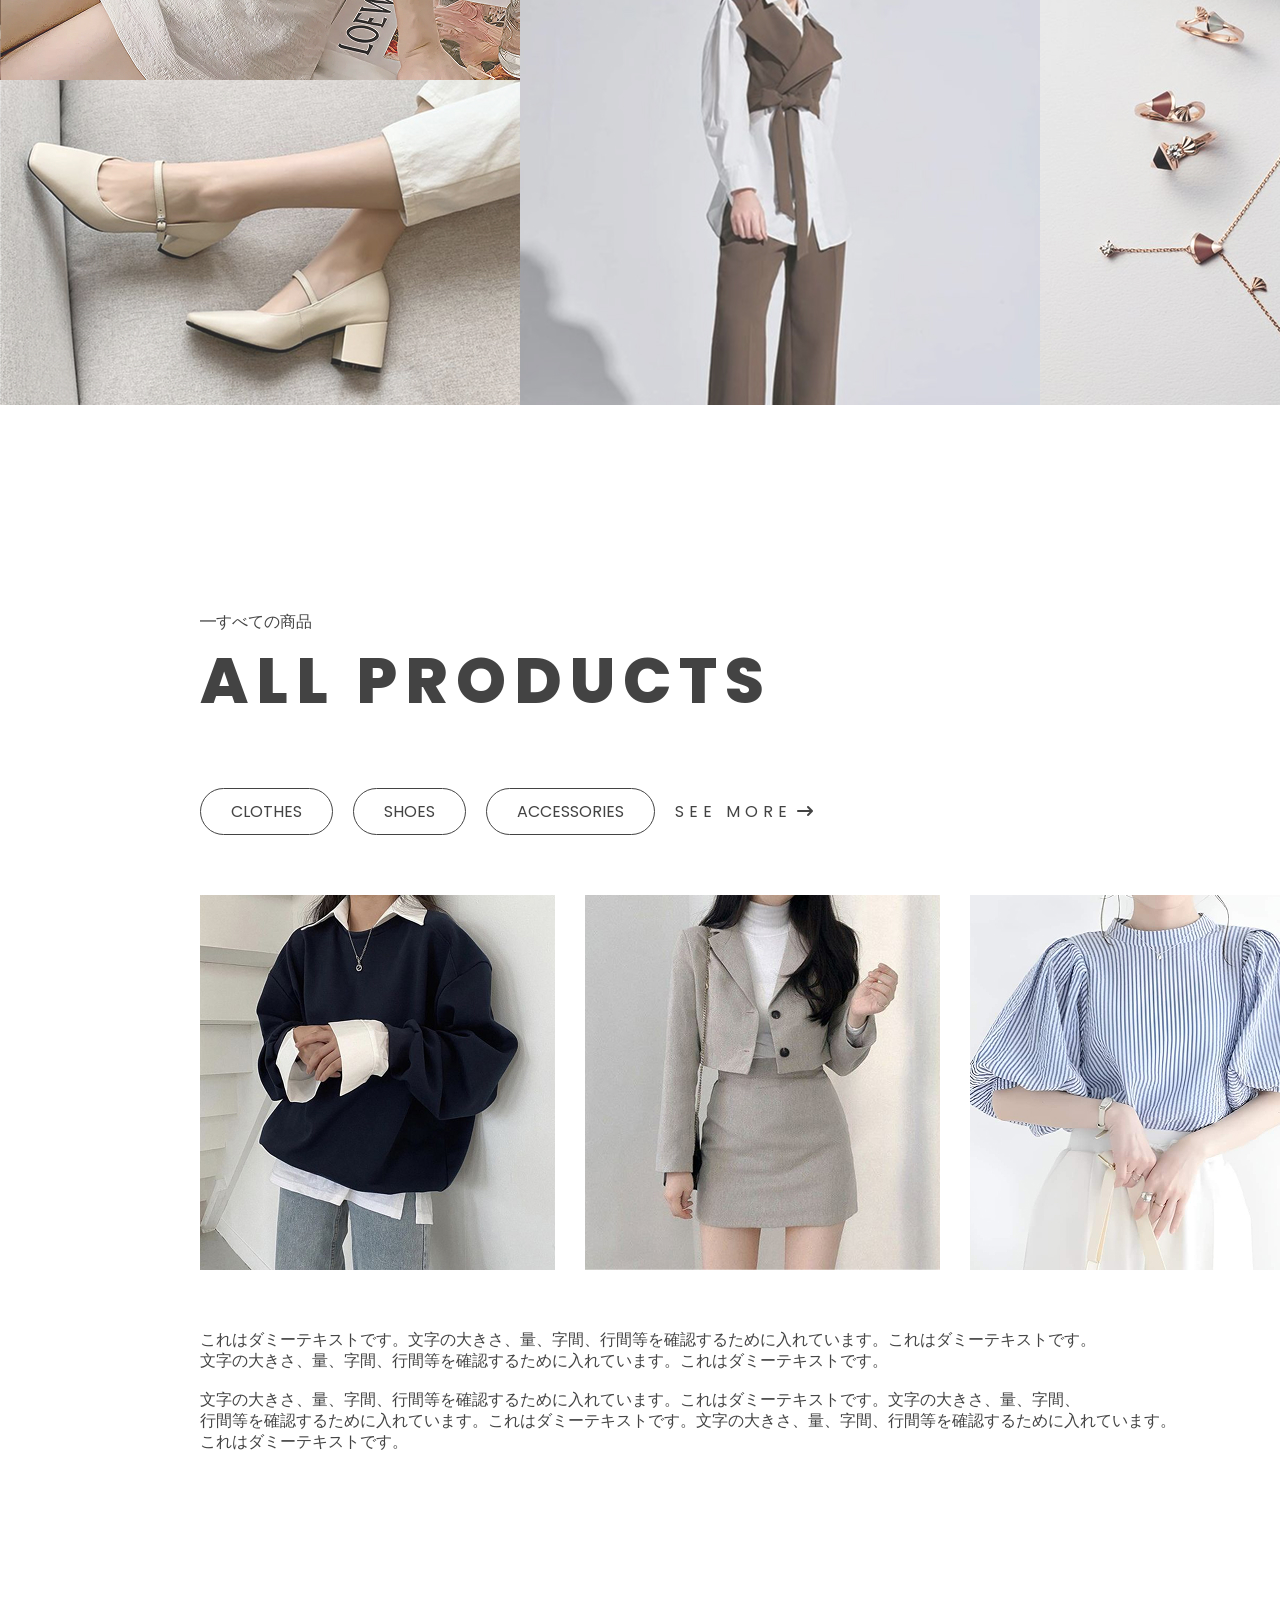
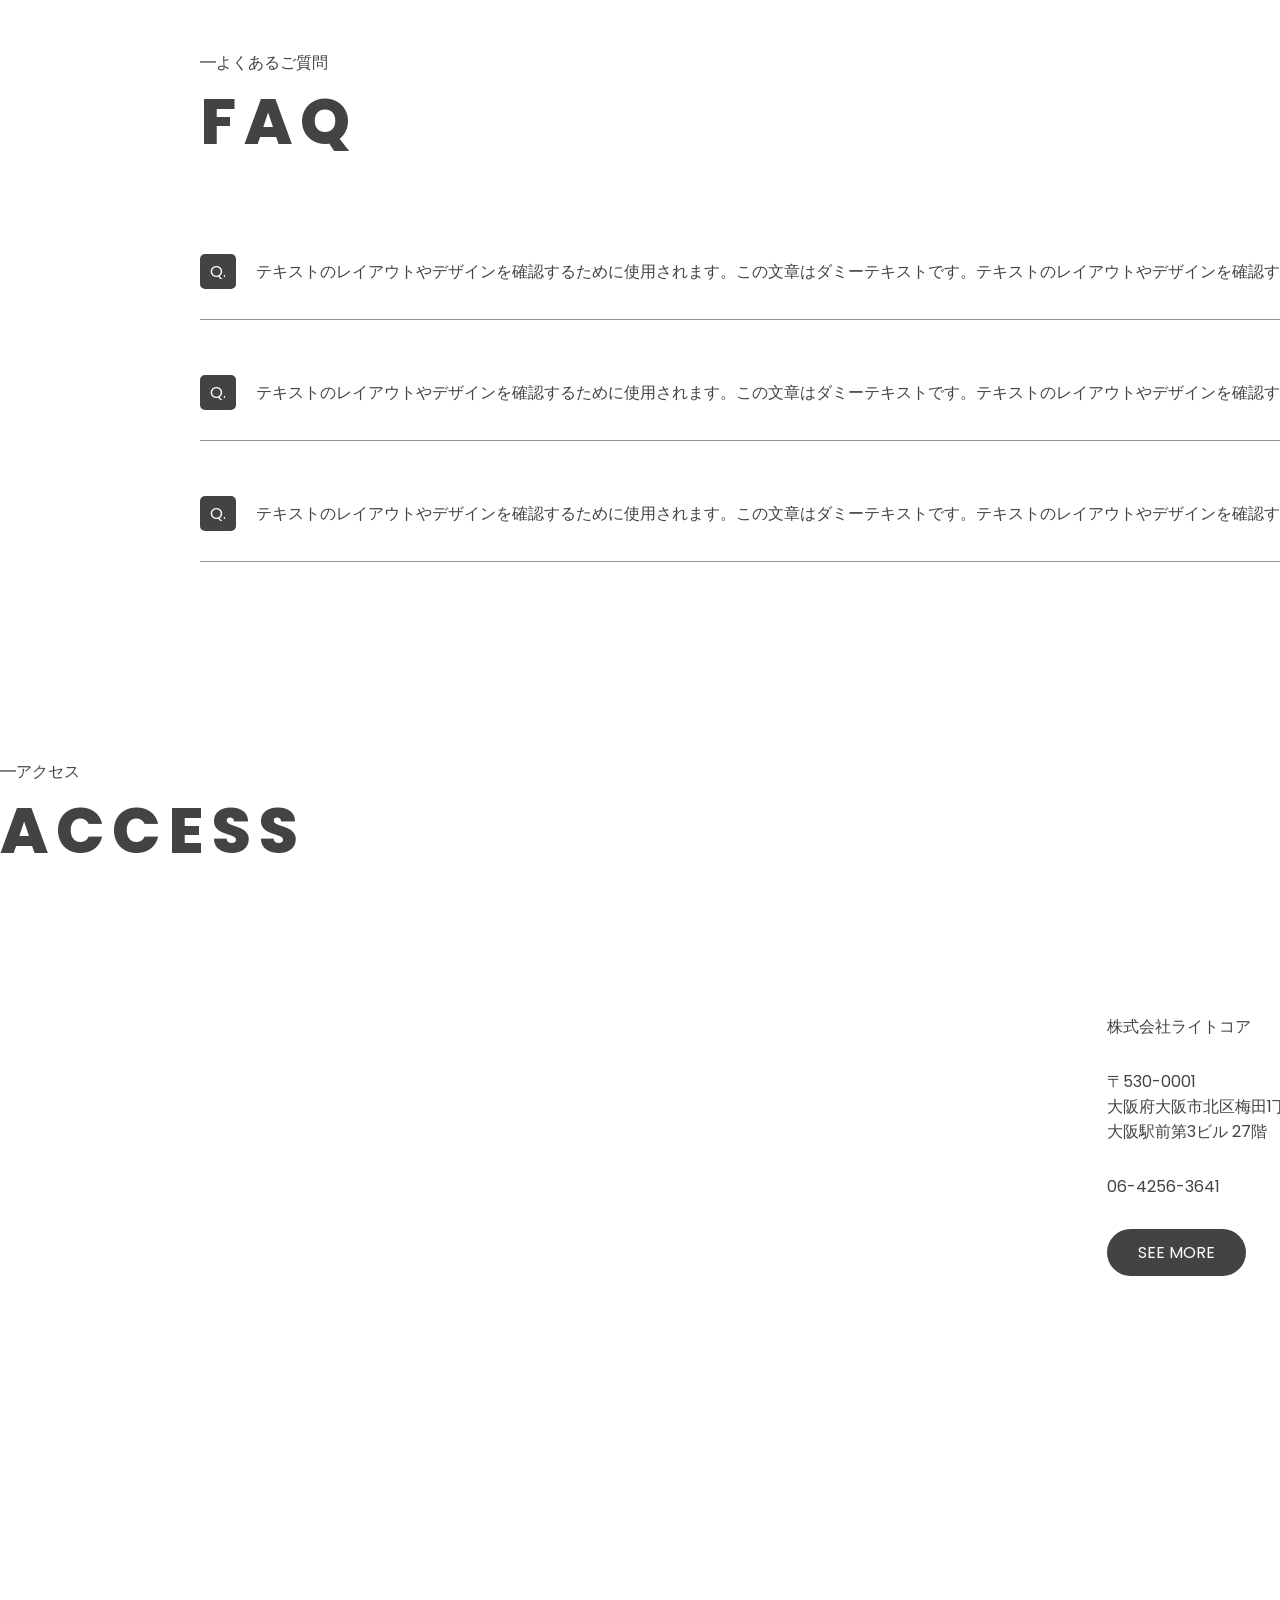
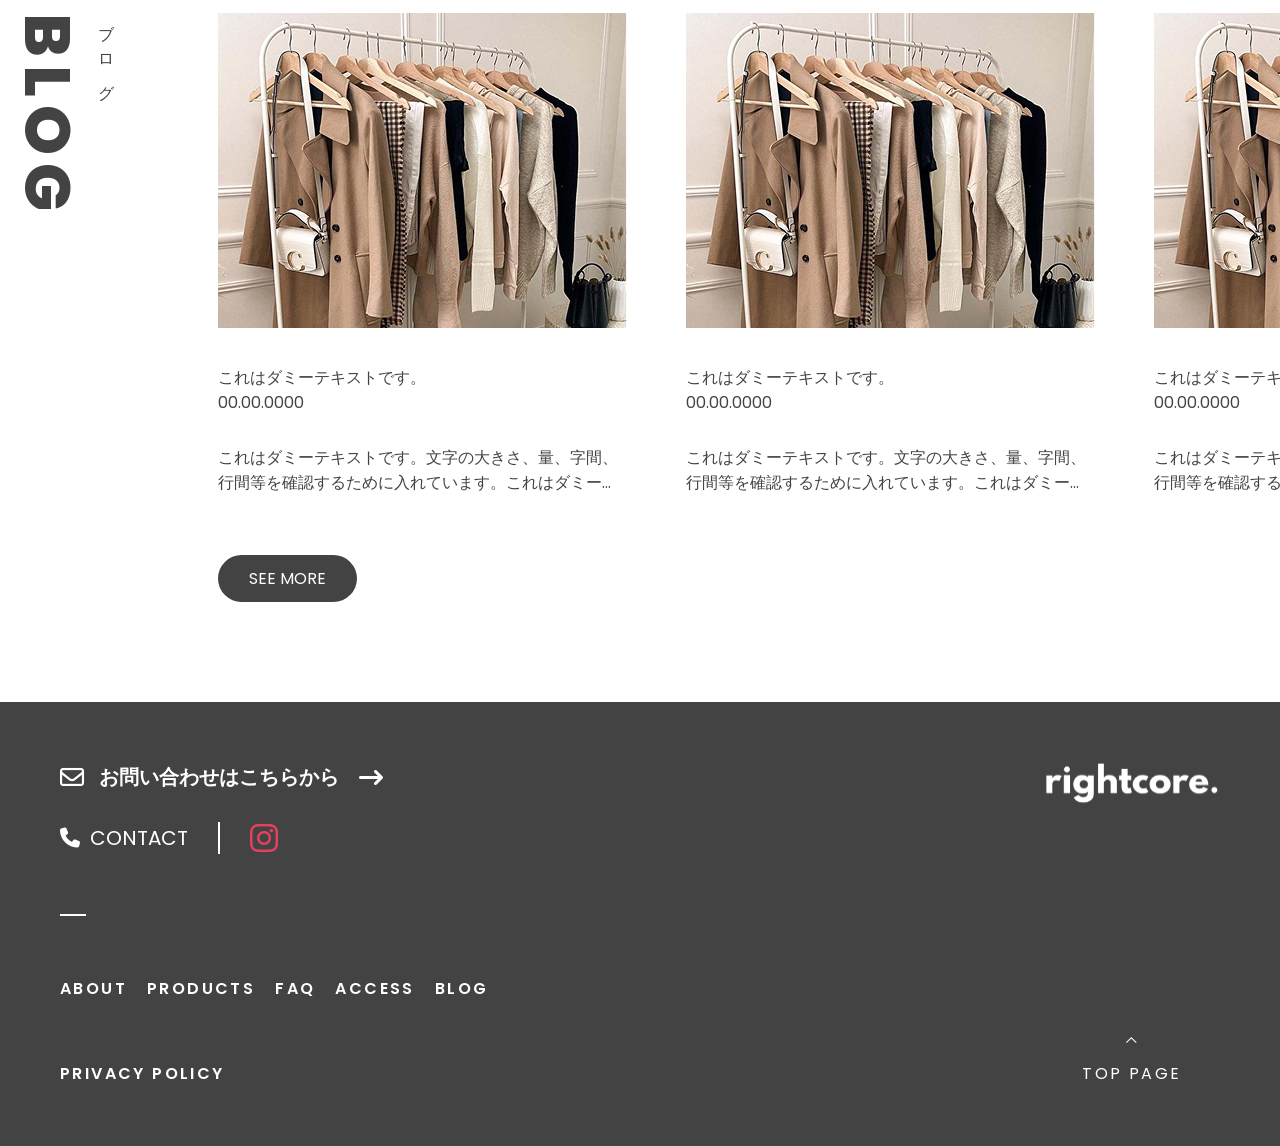
==== commit 92fbc1dd: "changes in nav hover" ====
--- a/index.html
+++ b/index.html
@@ -17,11 +17,11 @@
     
         <div class="header-list">
             <ul>
-                <li><a href="">about</a></li>
-                <li><a href="">products</a></li>
-                <li><a href="">faq</a></li>
-                <li><a href="">access</a></li>
-                <li><a href="">blog</a></li>
+                <li><a href="" data-text="ABOUT">about</a></li>
+                <li><a href="" data-text="PRODUCTS">products</a></li>
+                <li><a href="" data-text="FAQ">faq</a></li>
+                <li><a href="" data-text="ACCESS">access</a></li>
+                <li><a href="" data-text="BLOG">blog</a></li>
             </ul>
         </div>
 
--- a/stylesheet.css
+++ b/stylesheet.css
@@ -28,6 +28,27 @@
     text-transform: uppercase;
 }
 
+.header-list a {
+    position: relative;
+    text-decoration: none;
+    color: inherit;
+    font-weight: 600;
+    transition: font-weight 0.3s ease;
+}
+
+.header-list a::after {
+    content: attr(data-text);
+    font-weight: 900;
+    display: block;
+    height: 0;
+    overflow: hidden;
+    visibility: hidden;
+}
+
+.header-list a:hover {
+    font-weight: 900;
+}
+
 .header-list li {
     margin: 0;
 }
@@ -560,3 +581,8 @@
     text-decoration: none;
     color: inherit;
 }
+
+.btn-topage p:hover{
+    font-weight: 800;
+    transition: font-weight 0.3s ease;
+}
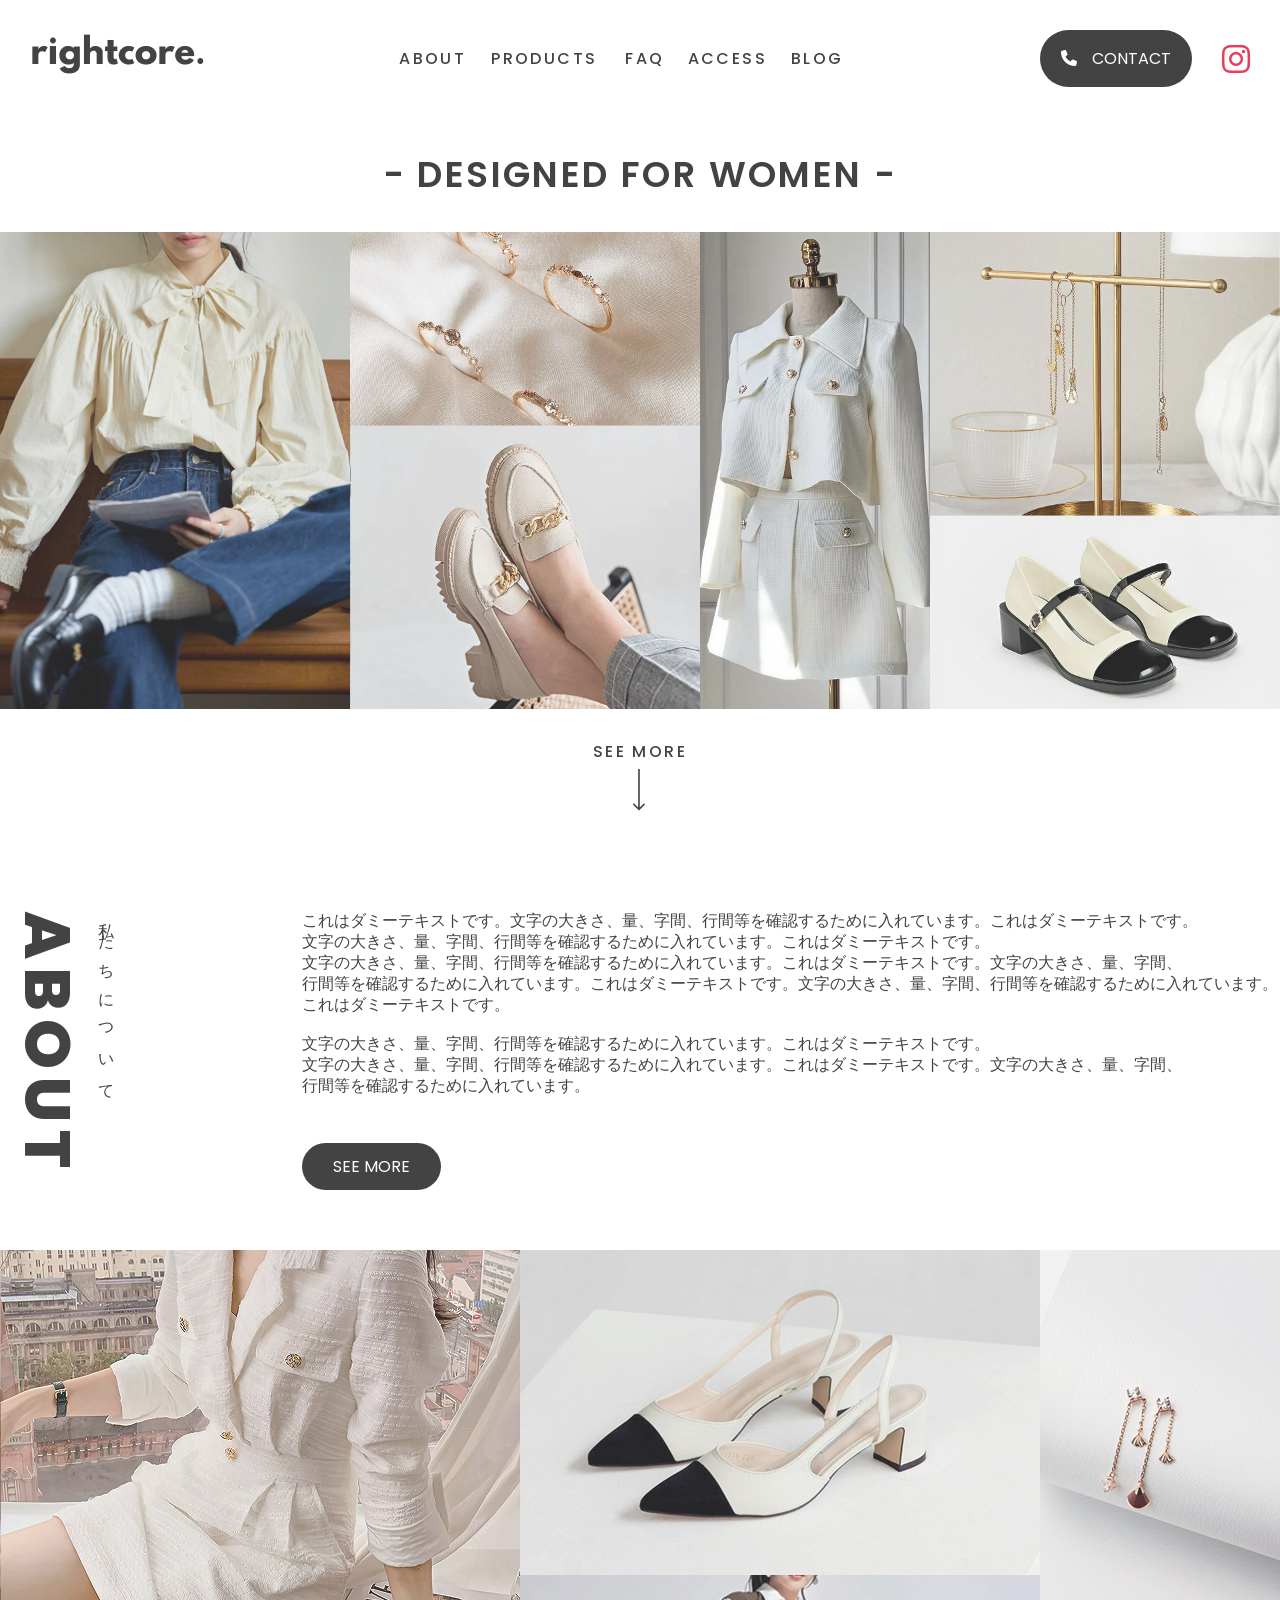
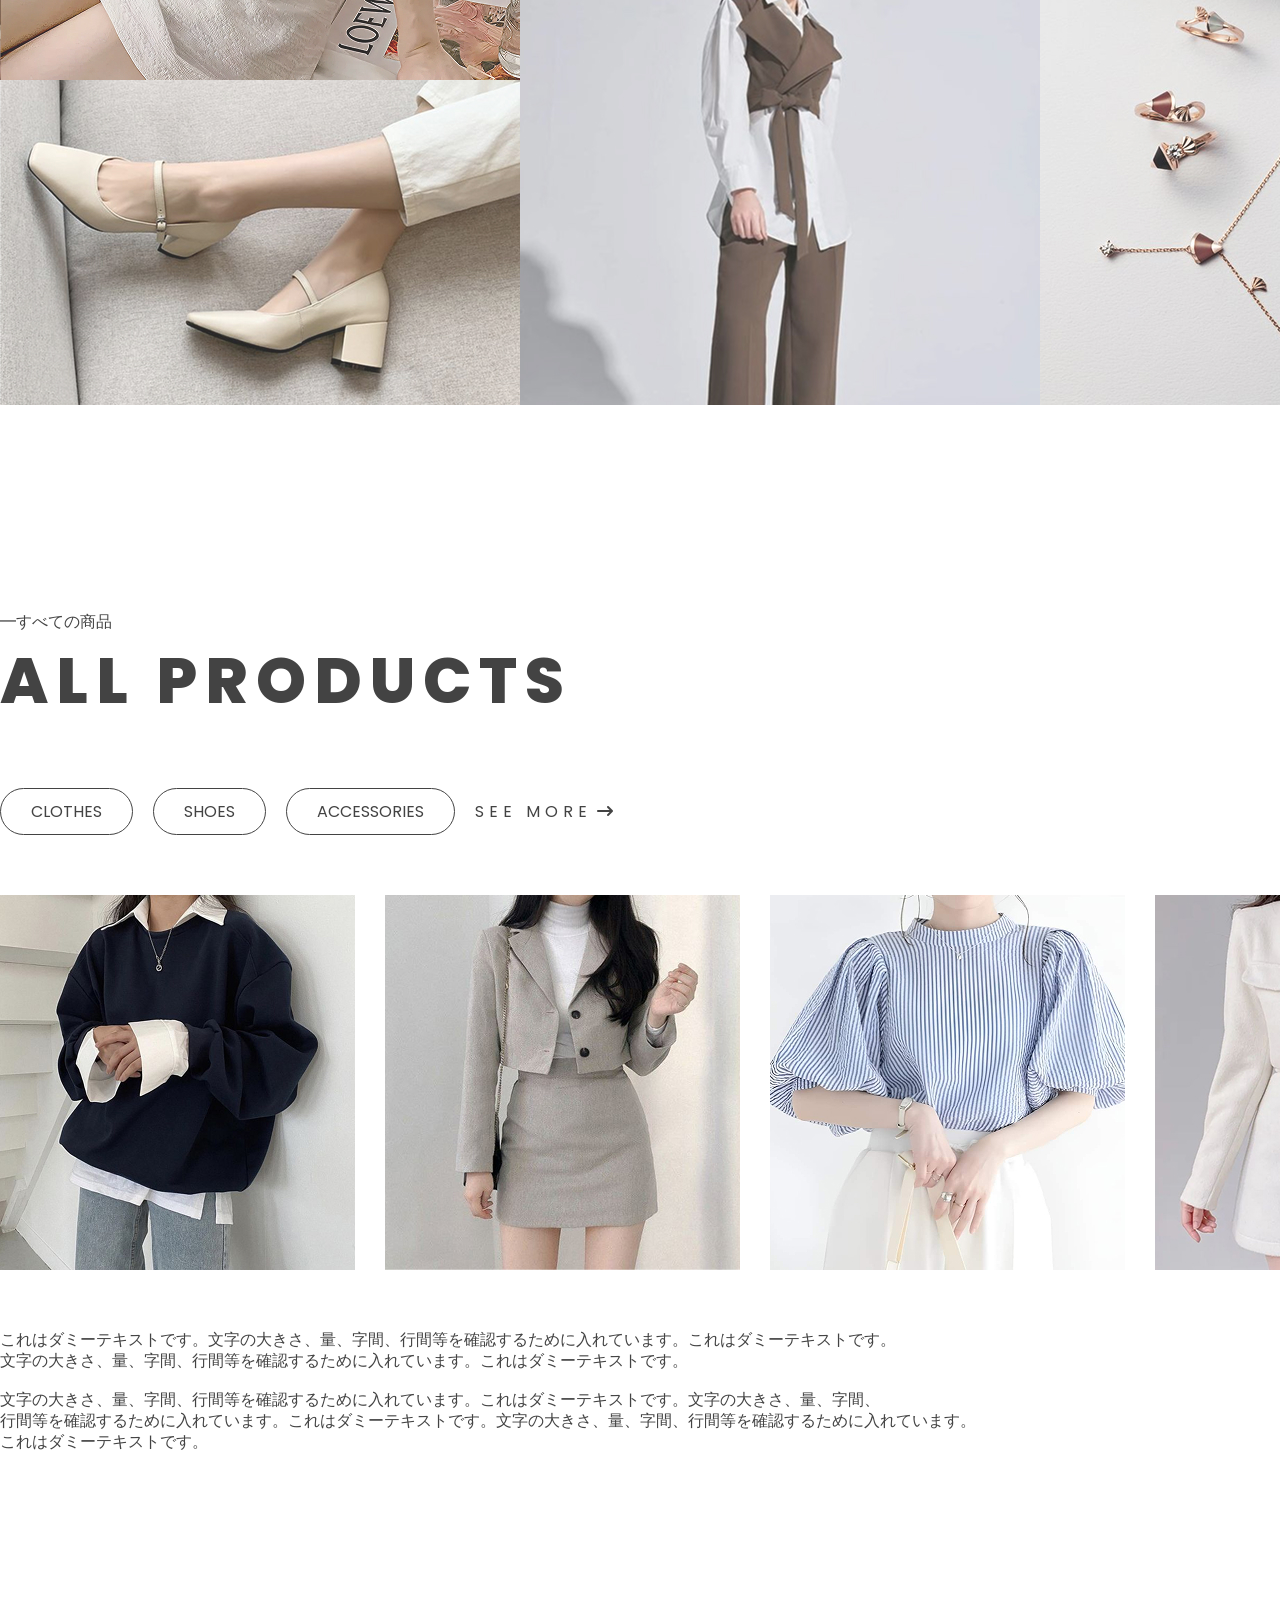
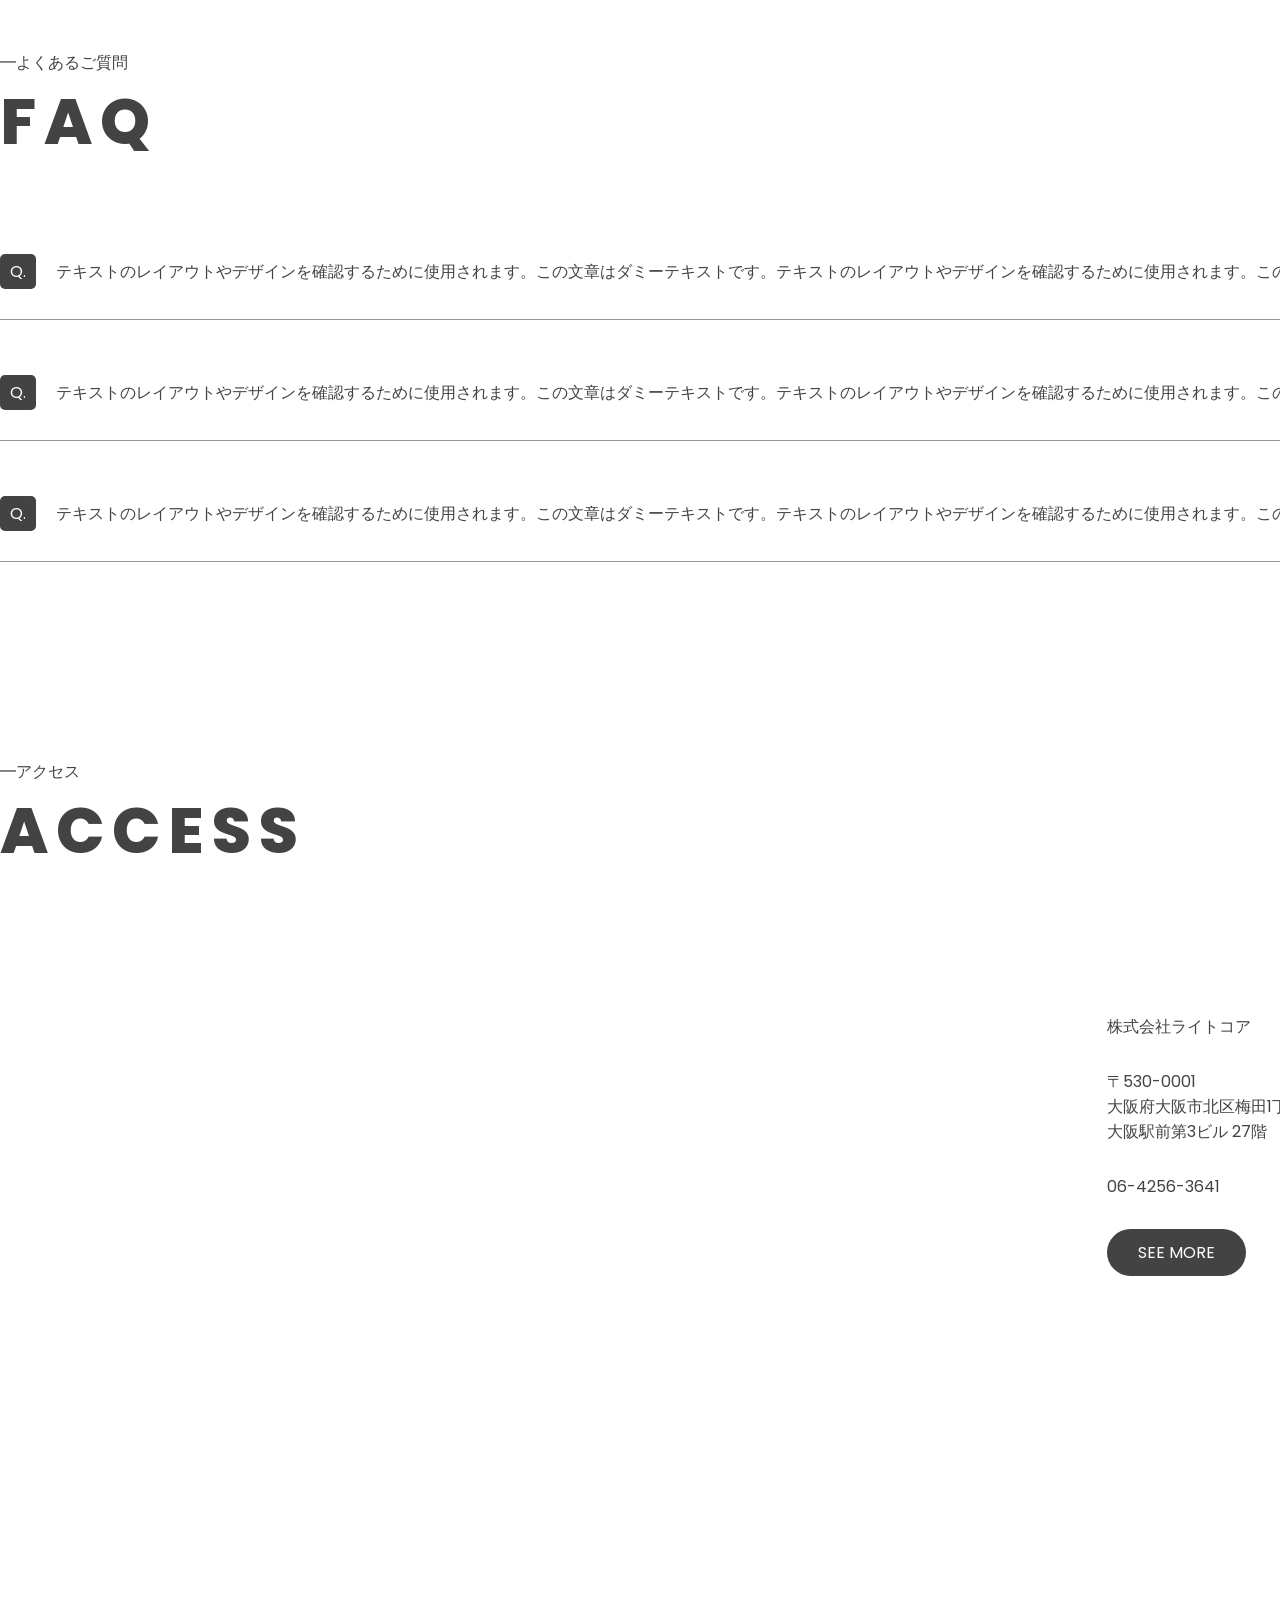
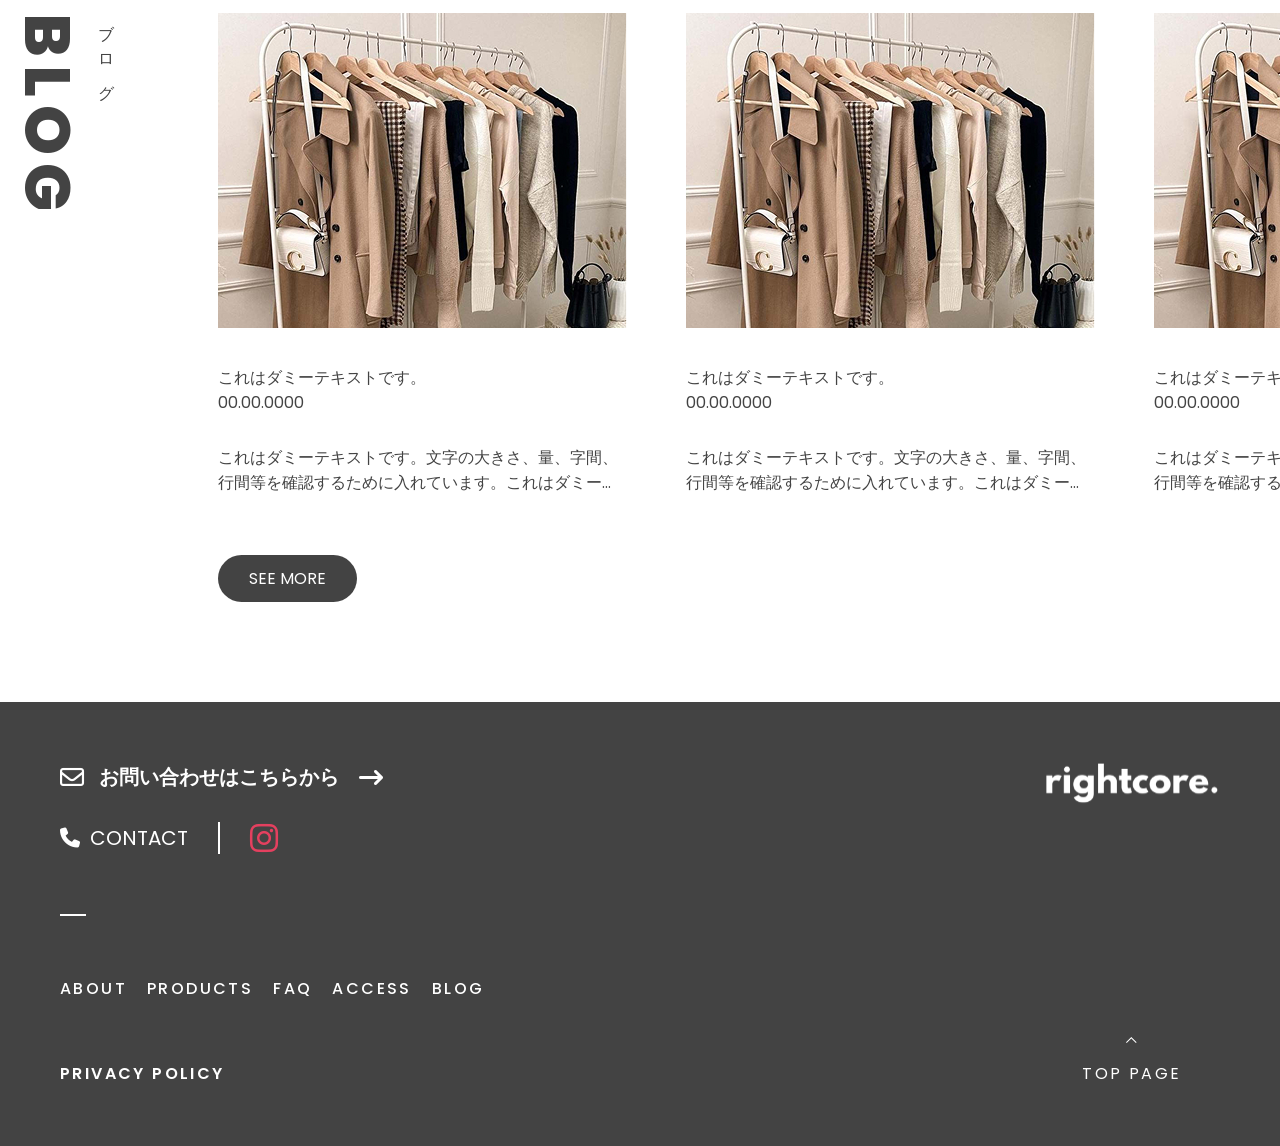
==== commit 255a9a20: "created about page, common css" ====
--- a/index.html
+++ b/index.html
@@ -5,6 +5,7 @@
     <meta charset="UTF-8">
     <meta name="viewport" content="width=device-width, initial-scale=1.0">
     <link rel="stylesheet" href="stylesheet.css">
+    <link rel="stylesheet" href="common.css">
     <script src="script.js" defer></script>
     <link rel="preconnect" href="https://fonts.googleapis.com">
     <link rel="preconnect" href="https://fonts.gstatic.com" crossorigin>
@@ -17,7 +18,7 @@
     
         <div class="header-list">
             <ul>
-                <li><a href="" data-text="ABOUT">about</a></li>
+                <li><a href="about.html" data-text="ABOUT">about</a></li>
                 <li><a href="" data-text="PRODUCTS">products</a></li>
                 <li><a href="" data-text="FAQ">faq</a></li>
                 <li><a href="" data-text="ACCESS">access</a></li>
@@ -253,9 +254,7 @@
                     <div class="ig"><i class="fa-brands fa-instagram"></i></div>
                 </div>
             </div>
-            
             <div class="footer-line"></div>
-
             <div class="header-list">
                 <ul>
                     <li><a href="">about</a></li>
@@ -265,9 +264,7 @@
                     <li><a href="">blog</a></li>
                 </ul>
             </div>
-
             <div class="privacy"><a href="">privacy policy</a></div>
-
         </div> 
 
         <div class="footer-right-content">
@@ -277,9 +274,6 @@
                 <p>top page</p>
             </a>
         </div>
-
-
     </footer>
-
 </body>
 </html>
--- a/stylesheet.css
+++ b/stylesheet.css
@@ -22,7 +22,6 @@
     margin: 0;
     gap: 20px;
     letter-spacing: 2.4px;
-    font-weight: 600;
     line-height: normal;
     letter-spacing: 2.4px;
     text-transform: uppercase;
@@ -32,7 +31,7 @@
     position: relative;
     text-decoration: none;
     color: inherit;
-    font-weight: 600;
+    font-weight: 500;
     transition: font-weight 0.3s ease;
 }
 
@@ -214,12 +213,13 @@
 
 /* ------SEC02------- */
 
-.sec02, .sec03{
+.sec02, .sec03, .sec04{
     max-width: 1920px;
     margin: 0 auto;
     width: 1520px;
     font-size: 16px;
-    margin: 200px;
+    margin-top: 200px;
+    /* margin: 200px; */
     /* font-family: 'Poppins', sans-serif; */
 }
 
@@ -406,15 +406,6 @@
 
 /* ------SEC04------- */
 
-.sec04{
-    max-width: 1920px;
-    margin: 0 auto;
-    width: 1520px;
-    font-size: 16px;
-    margin-top: 200px;
-    /* font-family: 'Poppins', sans-serif; */
-}
-
 .sec04-content{
     display: flex;
     gap: 60px;
@@ -439,7 +430,6 @@
     /* margin-top: 200px;
     margin-bottom: 100px; */
     margin-top: 200px;
-    margin-bottom: 100px;
     display: flex;
     gap: 60px;
     /* font-family: 'Poppins', sans-serif; */
@@ -476,113 +466,3 @@
 .blog-titledate{
     margin: 30px 0;
 }
-
-/* ------FOOTER------- */
-footer{
-    background-color: #434343;
-    color: #ffffff;
-    padding: 60px;
-    display: flex;
-    justify-content: space-between;
-}
-
-.footer-contact{
-    display: grid;
-    gap: 30px;
-}
-
-.footer-contact01 {
-    display: flex;
-    align-items: center;
-    gap: 15px;
-}
-
-.footer-contact01 a {
-    color: inherit;
-    text-decoration: none;
-    font-size: 20px;
-    font-weight: 800;
-    display: flex;
-    align-items: center;
-    gap: 10px; /* Space between phone icon and text */
-}
-
-.footer-contact01 .fa-envelope,
-.footer-contact01 .fa-arrow-right-long {
-    font-size: 24px;
-}
-
-.footer-contact02{
-   display: flex; 
-   gap: 30px;
-}
-
-.contact02{
-    color: inherit;
-    text-decoration: none;
-    font-size: 20px;
-    font-weight: 400;
-    display: flex;
-    align-items: center;
-    text-transform: uppercase;
-    letter-spacing: 15%;
-    gap: 10px;
-    padding-right: 30px;
-    border-right: 2px solid #fff;
-}
-
-.contact02 a{ 
-    color: inherit;
-    text-decoration: none;
-}
-
-.footer-line {
-    width: 26px;      /* Adjust length */
-    height: 2px;      /* Thickness */
-    background: #fff;
-}
-
-.footer-left-content{
-    display: grid;
-    gap: 60px;
-}
-
-.privacy{
-    text-transform: uppercase;
-}
-
-.privacy a{
-    color: inherit;
-    text-decoration: none;
-    font-weight: 600;
-    letter-spacing: 2.4px;
-}
-
-.footer-right-content {
-    display: flex;
-    flex-direction: column;
-    align-items: center;
-}
-
-.btn-topage {
-    margin-top: auto;
-    display: flex;
-    flex-direction: column;
-    align-items: center;
-    gap: 10px;
-    text-decoration: none; /* Move it here */
-    color: inherit;
-}
-
-.btn-topage p{
-    margin: 0;
-    text-transform: uppercase;
-    letter-spacing: 2.4px;
-    text-decoration: none;
-    color: inherit;
-}
-
-.btn-topage p:hover{
-    font-weight: 800;
-    transition: font-weight 0.3s ease;
-}
--- a/common.css
+++ b/common.css
@@ -0,0 +1,253 @@
+/* ------HEADER------- */
+
+header{
+    display: flex;
+    justify-content: space-between;
+    margin: 30px 30px 0px 30px;
+    align-items: center;
+
+}
+
+.header-list ul {
+    display: flex;
+    align-items: center;
+    list-style: none;
+    padding: 0;
+    margin: 0;
+    gap: 20px;
+    letter-spacing: 2.4px;
+    line-height: normal;
+    letter-spacing: 2.4px;
+    text-transform: uppercase;
+}
+
+.header-list a {
+    position: relative;
+    text-decoration: none;
+    color: inherit;
+    transition: font-weight 0.3s ease;
+}
+
+.header-list a::after {
+    content: attr(data-text);
+    font-weight: 900;
+    display: block;
+    height: 0;
+    overflow: hidden;
+    visibility: hidden;
+}
+
+.header-list a:hover {
+    font-weight: 900;
+}
+
+.header-list li {
+    margin: 0;
+}
+
+.header-list a, .contact a, .btn a {
+    color: inherit;
+    text-decoration: none;
+}
+
+.header-list ul li a:hover,
+.header-list ul li a.active {
+    text-decoration: underline;
+    text-underline-offset: 5px; /* Distance from the text */
+    text-decoration-thickness: 2px; /* Thickness of the underline */
+}
+
+.contact{
+    display: flex;
+    align-items: center;
+    gap: 30px;
+}
+
+.contact-btn{
+    text-transform: uppercase;
+    background-color: #434343;
+    padding: 15px 20px 15px 20px;
+    color: #ffffff;
+    border-radius: 50px;
+    border: 1px solid transparent;
+    transition: all 0.5s ease;
+}
+
+.contact-btn:hover{
+    background-color: #ffffff;
+    color: #434343;
+    border: 1px solid #434343;
+}
+
+.contact .fa-phone{
+    padding-right: 15px;
+}
+
+.ig {
+    display: flex;
+    justify-content: center;
+    align-items: center;
+    font-size: 32px;
+    color: #E4405F; /* Instagram pink */
+}
+
+/* ------MV------- */
+
+.mv{
+    display: flex;
+    flex-direction: column;
+    align-items: center;
+    gap: 30px;
+    align-self: stretch;
+    margin-top: 60px;
+}
+
+.mv-headline{
+    letter-spacing: 2.4px;
+    text-transform: uppercase;
+    font-size: 36px;
+    font-weight: 600;
+}
+
+.mv-headline-content{
+    text-align: center;
+}
+
+.mv-subheadline{
+    padding-top: 20px;
+    font-size: 20px;
+    font-weight: 500;
+    font-family: Yu Gothic;
+}
+
+.mv img{
+    width: 100%;
+    height: auto;
+    display: block;
+}
+
+.seemore{
+    display: flex;
+    flex-direction: column;
+    align-items: center;
+    gap: 5px;
+    text-transform: uppercase;
+    font: 16px;
+    letter-spacing: 2.4px;
+    font-weight: 500;
+}
+
+.seemore img{
+    width: 13px;
+}
+
+/* ------FOOTER------- */
+footer{
+    background-color: #434343;
+    color: #ffffff;
+    padding: 60px;
+    margin-top: 100px;
+    display: flex;
+    justify-content: space-between;
+}
+
+.footer-contact{
+    display: grid;
+    gap: 30px;
+}
+
+.footer-contact01 {
+    display: flex;
+    align-items: center;
+    gap: 15px;
+}
+
+.footer-contact01 a {
+    color: inherit;
+    text-decoration: none;
+    font-size: 20px;
+    font-weight: 800;
+    display: flex;
+    align-items: center;
+    gap: 10px; /* Space between phone icon and text */
+}
+
+.footer-contact01 .fa-envelope,
+.footer-contact01 .fa-arrow-right-long {
+    font-size: 24px;
+}
+
+.footer-contact02{
+   display: flex; 
+   gap: 30px;
+}
+
+.contact02{
+    color: inherit;
+    text-decoration: none;
+    font-size: 20px;
+    font-weight: 400;
+    display: flex;
+    align-items: center;
+    text-transform: uppercase;
+    letter-spacing: 15%;
+    gap: 10px;
+    padding-right: 30px;
+    border-right: 2px solid #fff;
+}
+
+.contact02 a{ 
+    color: inherit;
+    text-decoration: none;
+}
+
+.footer-line {
+    width: 26px;      /* Adjust length */
+    height: 2px;      /* Thickness */
+    background: #fff;
+}
+
+.footer-left-content{
+    display: grid;
+    gap: 60px;
+}
+
+.privacy{
+    text-transform: uppercase;
+}
+
+.privacy a{
+    color: inherit;
+    text-decoration: none;
+    font-weight: 600;
+    letter-spacing: 2.4px;
+}
+
+.footer-right-content {
+    display: flex;
+    flex-direction: column;
+    align-items: center;
+}
+
+.btn-topage {
+    margin-top: auto;
+    display: flex;
+    flex-direction: column;
+    align-items: center;
+    gap: 10px;
+    text-decoration: none; /* Move it here */
+    color: inherit;
+}
+
+.btn-topage p{
+    margin: 0;
+    text-transform: uppercase;
+    letter-spacing: 2.4px;
+    text-decoration: none;
+    color: inherit;
+}
+
+.btn-topage p:hover{
+    font-weight: 800;
+    transition: font-weight 0.3s ease;
+}
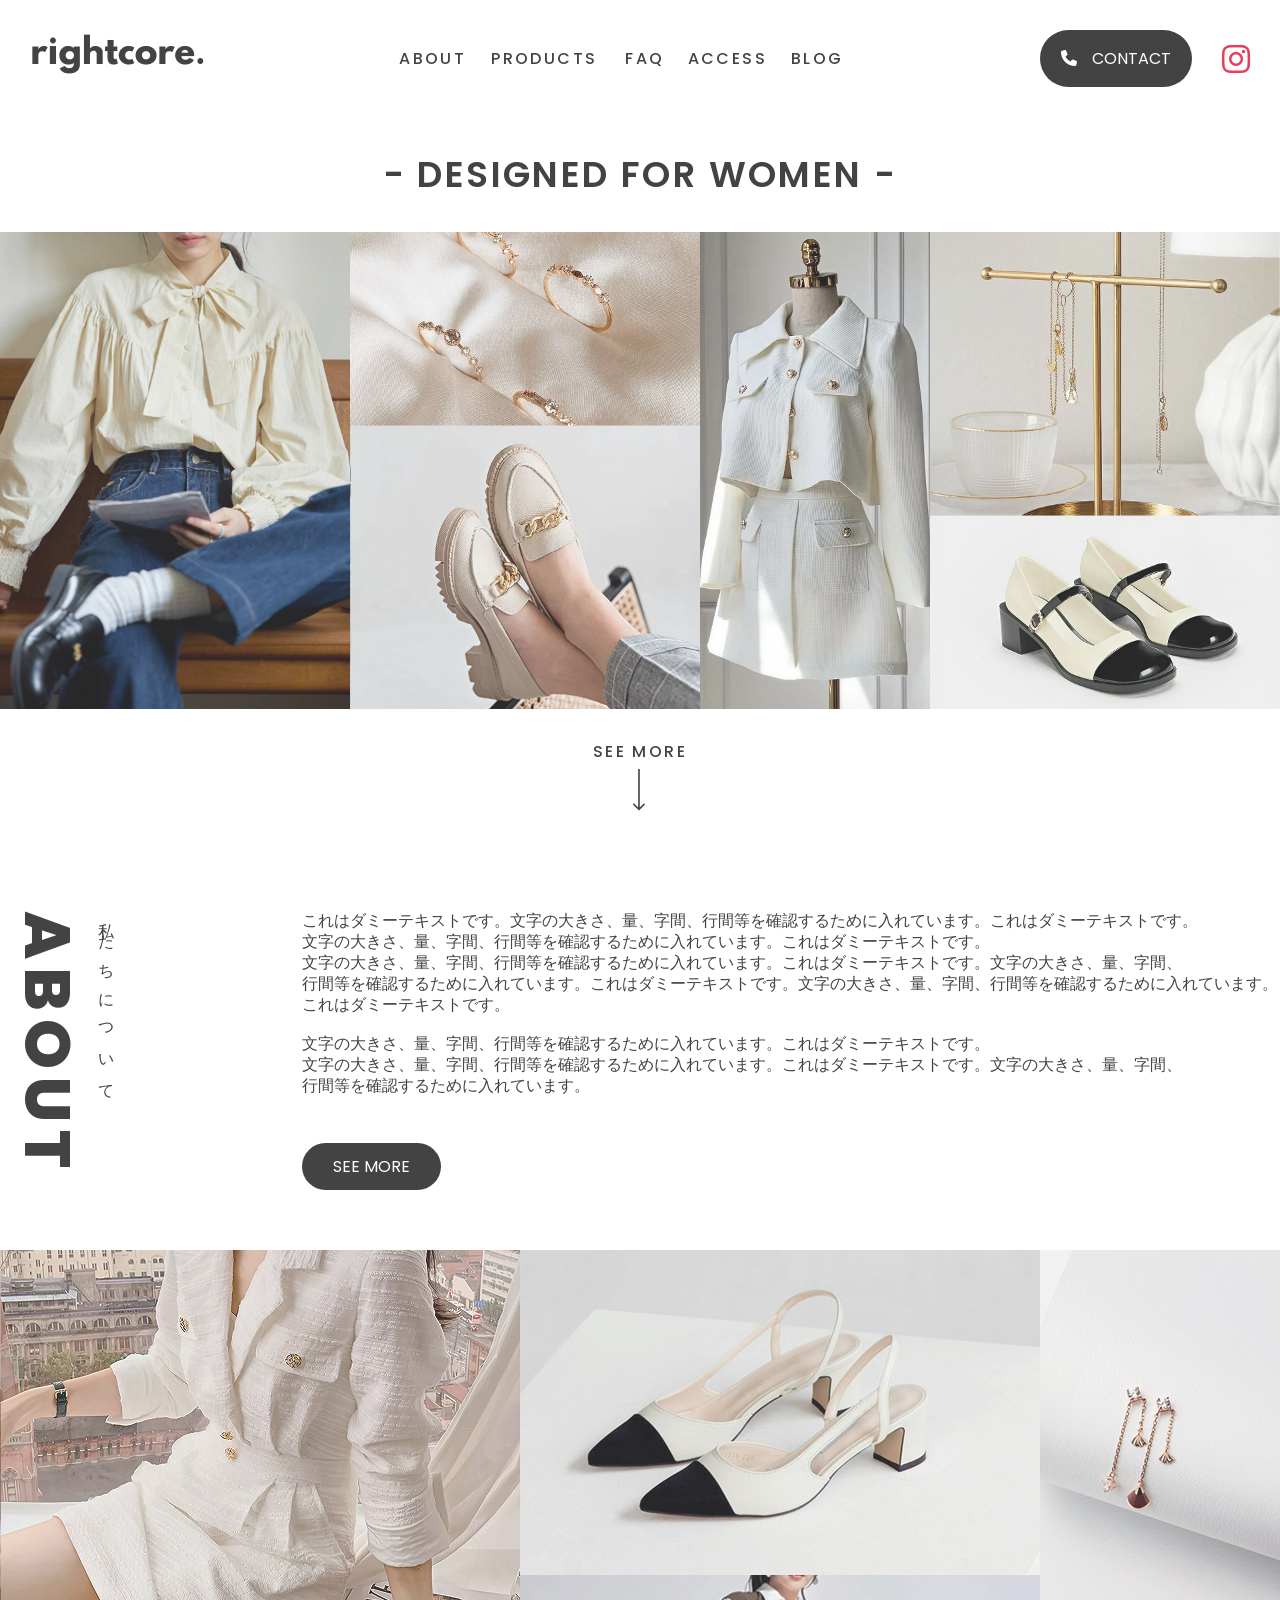
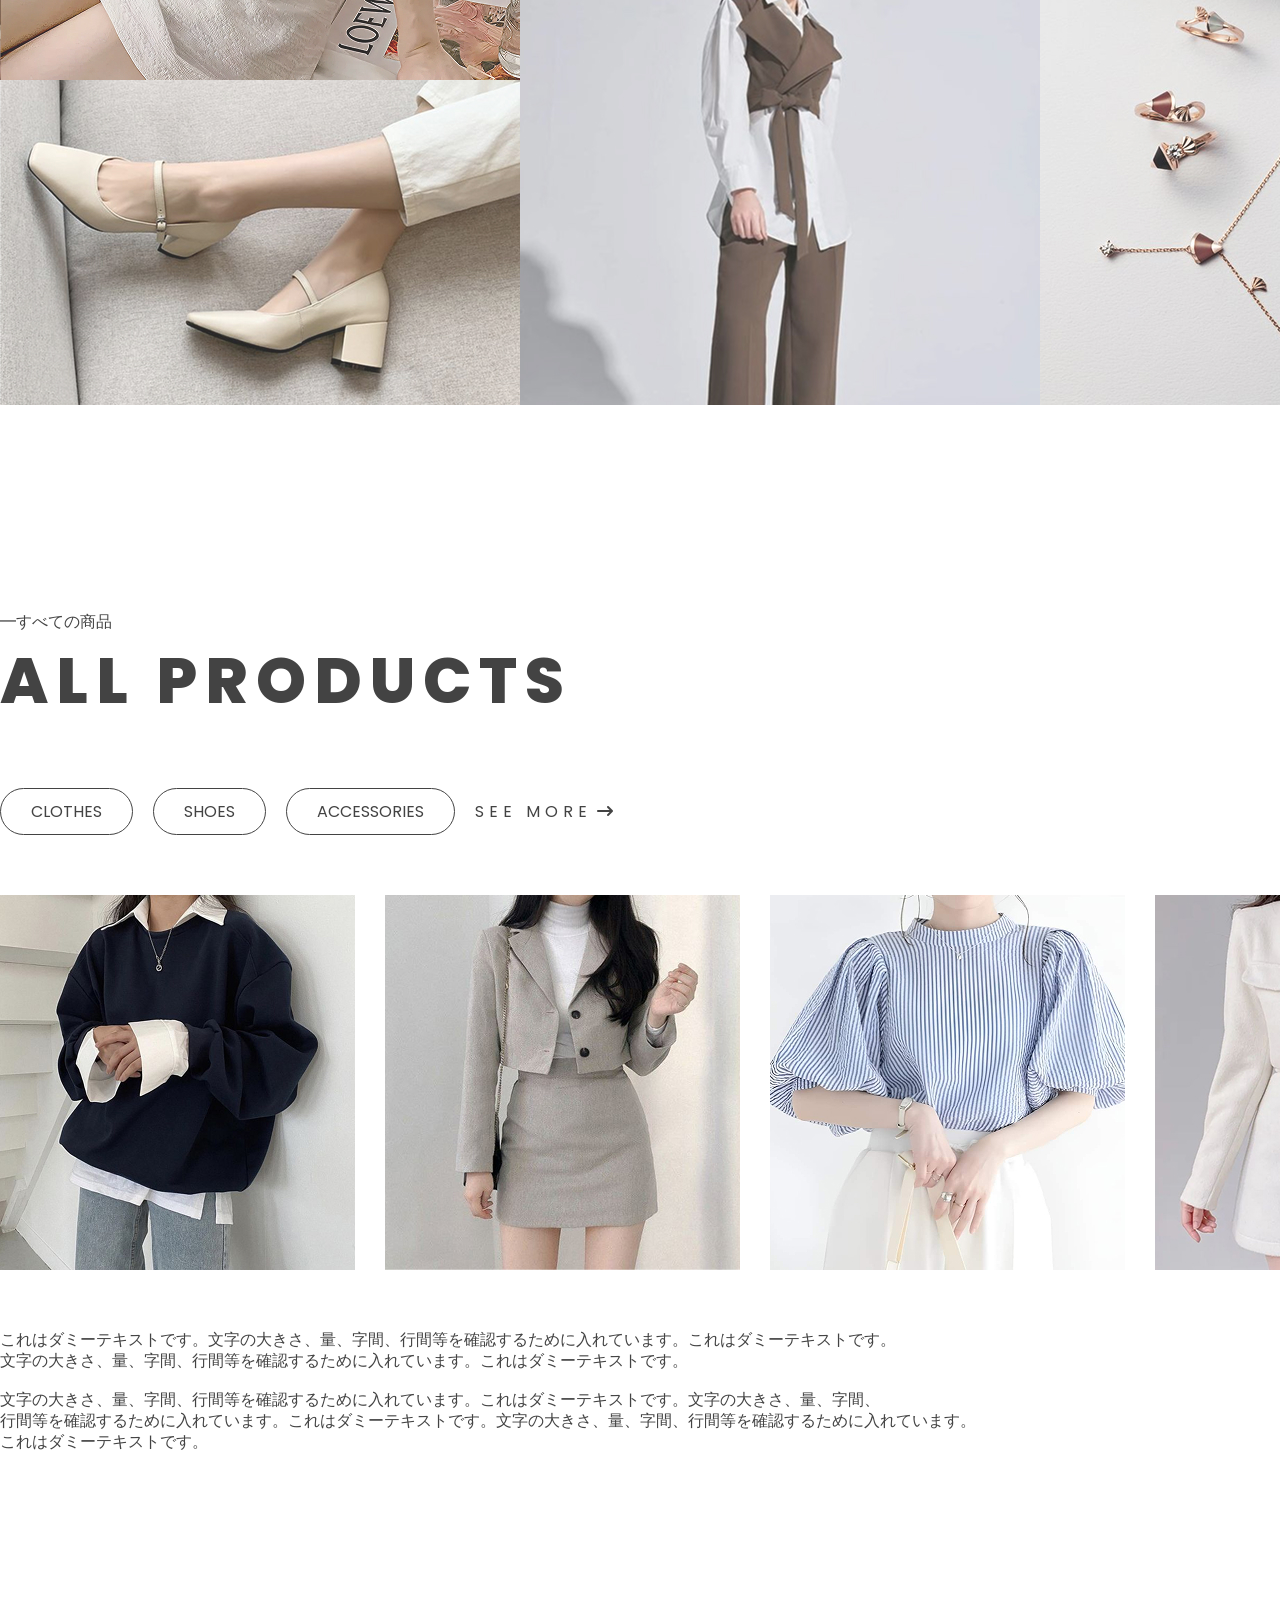
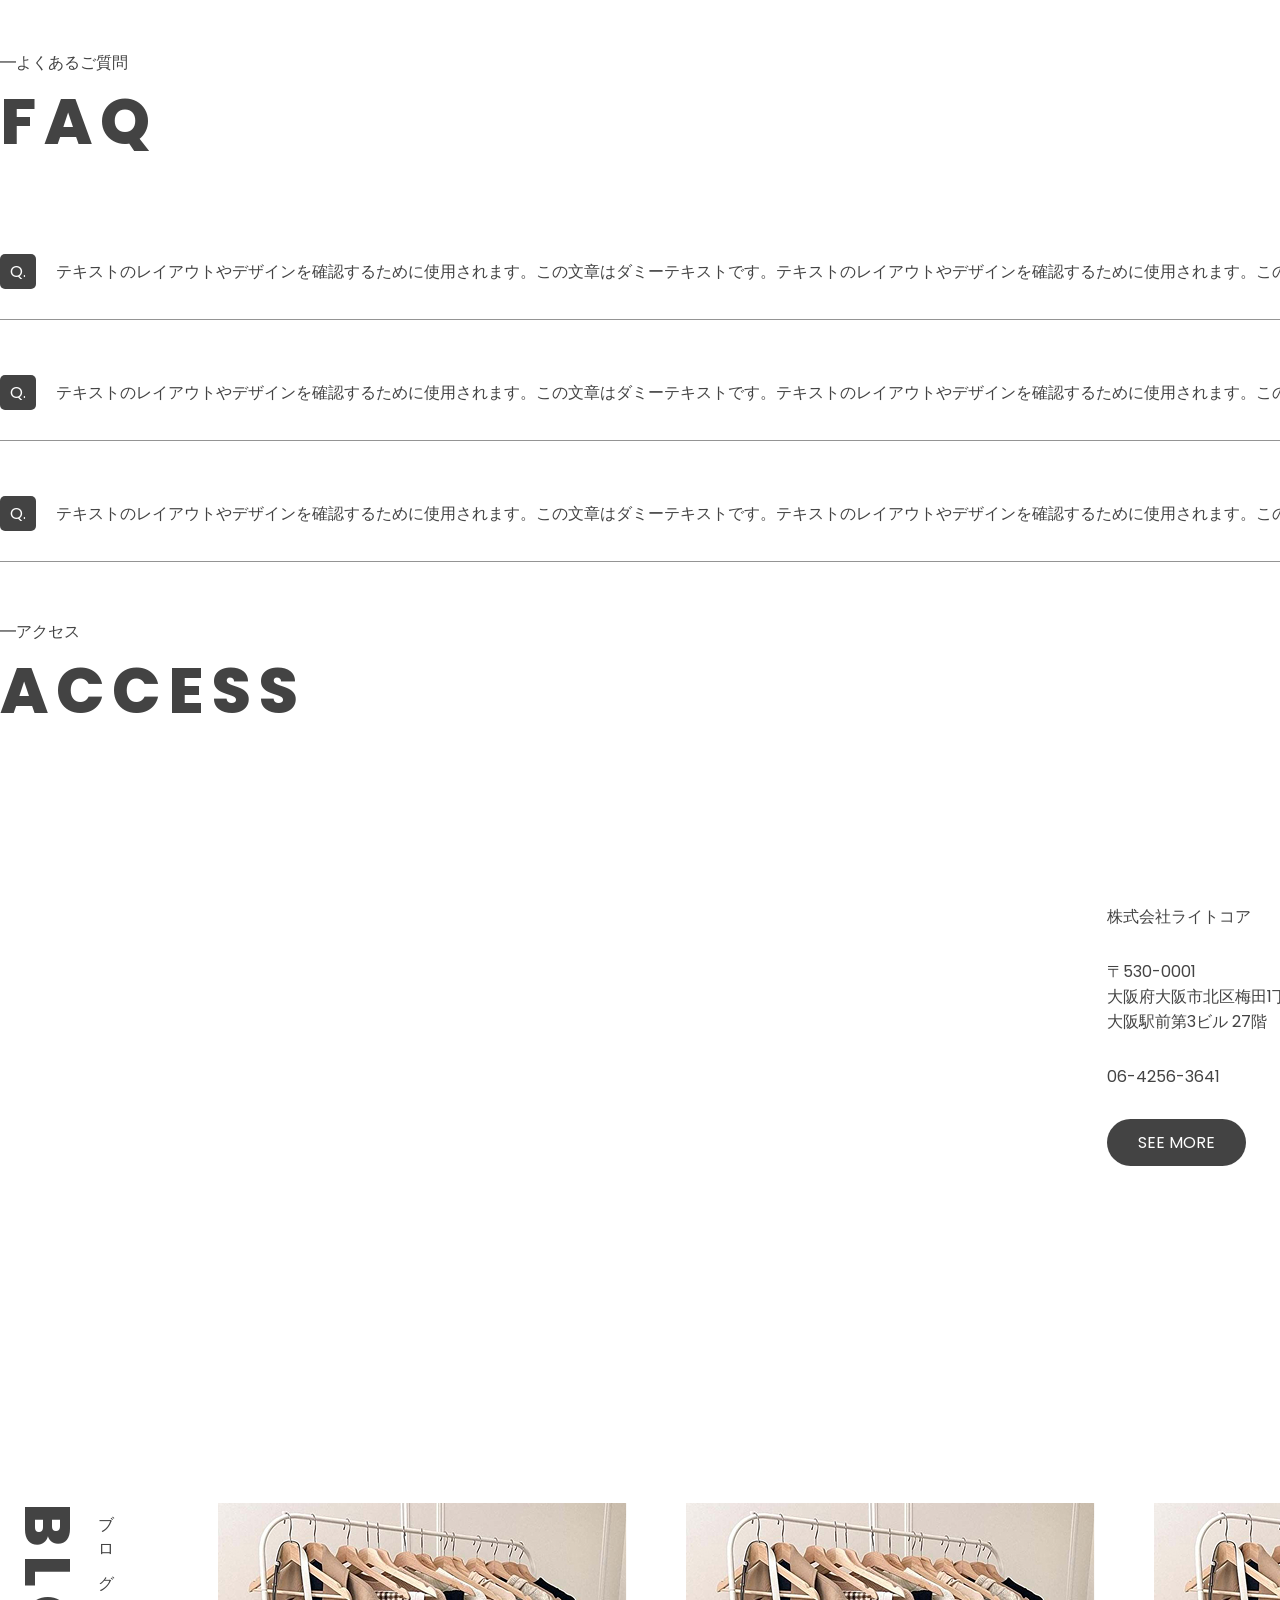
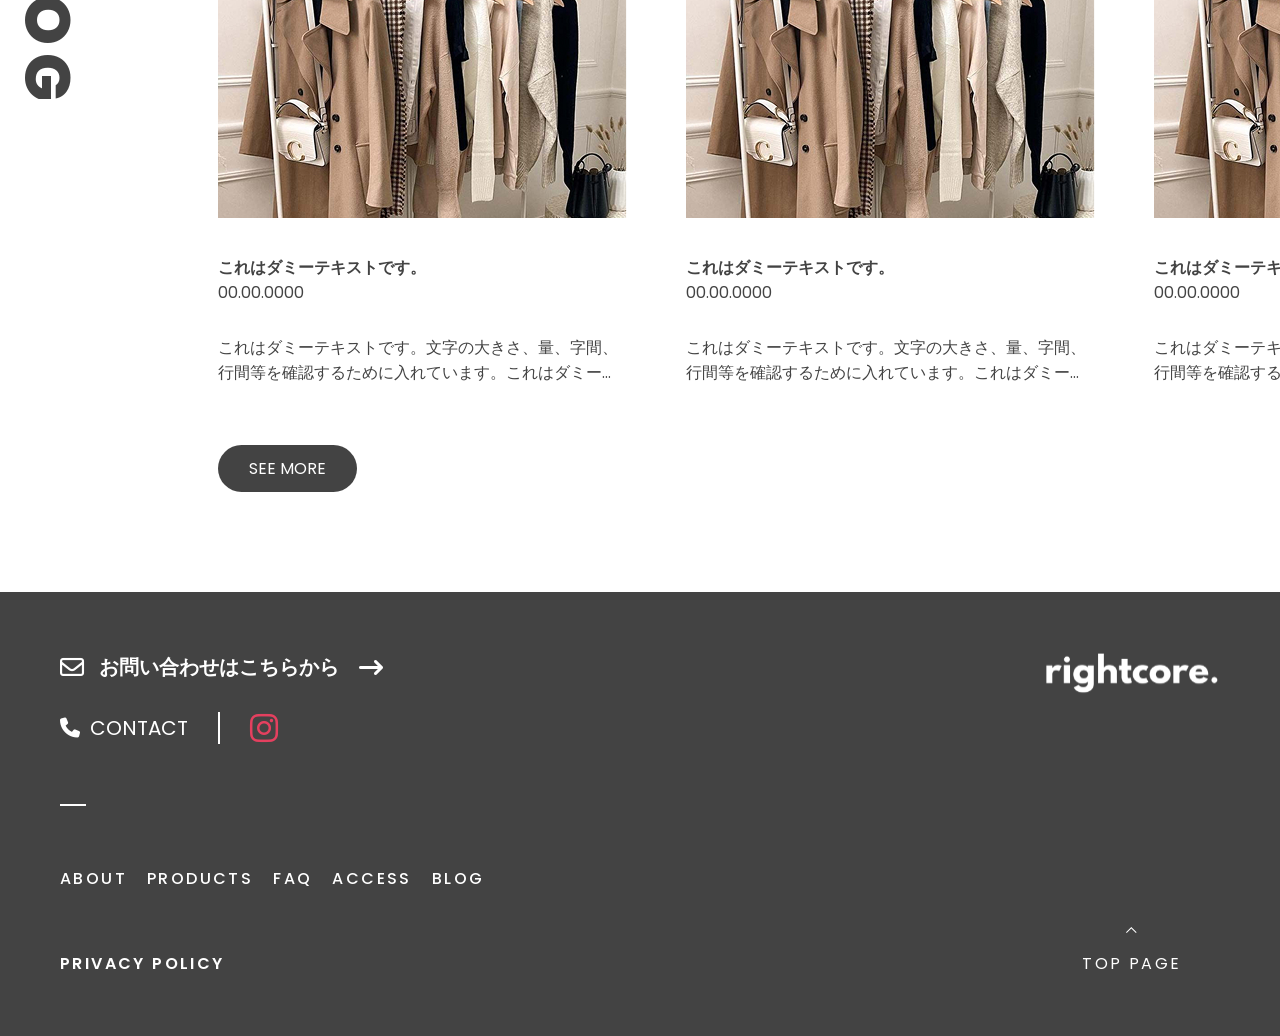
==== commit 7fa34b59: "finished subpages, except blog" ====
--- a/index.html
+++ b/index.html
@@ -19,10 +19,10 @@
         <div class="header-list">
             <ul>
                 <li><a href="about.html" data-text="ABOUT">about</a></li>
-                <li><a href="" data-text="PRODUCTS">products</a></li>
-                <li><a href="" data-text="FAQ">faq</a></li>
-                <li><a href="" data-text="ACCESS">access</a></li>
-                <li><a href="" data-text="BLOG">blog</a></li>
+                <li><a href="product.html" data-text="PRODUCTS">products</a></li>
+                <li><a href="faq.html" data-text="FAQ">faq</a></li>
+                <li><a href="access.html" data-text="ACCESS">access</a></li>
+                <li><a href="blog.html" data-text="BLOG">blog</a></li>
             </ul>
         </div>
 
@@ -56,7 +56,7 @@
                     文字の大きさ、量、字間、行間等を確認するために入れています。これはダミーテキストです。文字の大きさ、量、字間、<br>
                     行間等を確認するために入れています。
                 </div>
-                <div class="btn"><a href="">see more</a></div>
+                <div class="btn"><a href="about.html">see more</a></div>
             </div>
         </div>
 
@@ -77,7 +77,7 @@
                 <div class="btn01" onclick="showCategory('clothes', this)">Clothes</div>
                 <div class="btn02" onclick="showCategory('shoes', this)">Shoes</div>
                 <div class="btn03" onclick="showCategory('accessories', this)">Accessories</div>
-                <div class="btn04"><a href="">see more</a><i class="fa-solid fa-arrow-right-long"></i></div>
+                <div class="btn04"><a href="product.html">see more</a><i class="fa-solid fa-arrow-right-long"></i></div>
             </div>
 
             <div id="clothes" class="products">
@@ -117,7 +117,7 @@
                 <div class="sec03-subheadline">━よくあるご質問</div>
                 <div class="sec03-headline">faq</div>                
             </div>
-            <div class="btn" href="">see more</div> 
+            <div class="btn" href="faq">see more</div> 
         </div>
 
         <div class="accordion">
--- a/stylesheet.css
+++ b/stylesheet.css
@@ -324,102 +324,6 @@
     border: 1px solid #434343;
 }
 
-.accordion {
-    width: max-content;
-    margin-top: 60px;
-    display: grid;
-    gap: 30px;
-}
-
-.item{
-    display: grid;
-    gap: 30px;
-}
-
-.question,
-.answer {
-    display: flex;
-    align-items: flex-start;
-    gap: 20px;
-    width: 100%;
-    padding: 25px 0;
-    width: 1520px;
-    align-items: center;
-}
-
-.question-text,
-.answer p {
-    flex: 1;
-    min-width: 0;
-    margin: 0;
-
-    flex: 1;
-    min-width: 0;
-    margin: 0;
-
-    white-space: nowrap;
-    overflow: hidden;
-    text-overflow: ellipsis;
-}
-
-
-.icon.answer-icon{
-    padding: 5px 10px;
-    border-radius: 5px;
-    color: #434343;
-    border: 1px solid #434343;
-    background-color: #ffffff;
-}
-
-.icon {
-    padding: 5px 10px;
-    border-radius: 5px;
-    color: #ffffff;
-    background-color: #434343;
-    
-}
-
-.icon,
-.arrow {
-    flex-shrink: 0;
-    margin-left: auto;
-}
-
-.question {
-    cursor: pointer;
-    border-bottom: 1px solid #949494;
-    padding-bottom: 30px;
-}
-
-.arrow {
-    flex-shrink: 0;
-    margin-left: auto;   /* Push arrow to the far right */
-}
-
-.answer {
-    display: none;
-}
-
-.answer.active {
-    display: flex;
-}
-
-/* ------SEC04------- */
-
-.sec04-content{
-    display: flex;
-    gap: 60px;
-    align-items: center;
-}
-
-.sec04-text{
-    display: grid;
-    gap: 30px;
-}
-
-.sec04-text p{
-    margin: 0;
-}
 
 /* ------BLOG------- */
 .blog{
@@ -451,7 +355,10 @@
 
 .card p{
     margin: 0px;
-
+}
+
+.blog-title{
+    font-weight: 600;
 }
 
 .blog-detail {
--- a/common.css
+++ b/common.css
@@ -141,6 +141,112 @@
     width: 13px;
 }
 
+/* ------FAQ accordion------- */
+
+.accordion {
+    width: max-content;
+    margin-top: 60px;
+    display: grid;
+    gap: 30px;
+}
+
+.item{
+    display: grid;
+    gap: 30px;
+}
+
+.question,
+.answer {
+    display: flex;
+    align-items: flex-start;
+    gap: 20px;
+    width: 100%;
+    padding: 25px 0;
+    width: 1520px;
+    align-items: center;
+}
+
+.question-text,
+.answer p {
+    flex: 1;
+    min-width: 0;
+    margin: 0;
+
+    flex: 1;
+    min-width: 0;
+    margin: 0;
+
+    white-space: nowrap;
+    overflow: hidden;
+    text-overflow: ellipsis;
+}
+
+
+.icon.answer-icon{
+    padding: 5px 10px;
+    border-radius: 5px;
+    color: #434343;
+    border: 1px solid #434343;
+    background-color: #ffffff;
+}
+
+.icon {
+    padding: 5px 10px;
+    border-radius: 5px;
+    color: #ffffff;
+    background-color: #434343;
+    
+}
+
+.icon,
+.arrow {
+    flex-shrink: 0;
+    margin-left: auto;
+}
+
+.question {
+    cursor: pointer;
+    border-bottom: 1px solid #949494;
+    padding-bottom: 30px;
+}
+
+.arrow {
+    flex-shrink: 0;
+    margin-left: auto;   /* Push arrow to the far right */
+}
+
+.answer {
+    display: none;
+}
+
+.answer.active {
+    display: flex;
+}
+
+/* ------ACCESS SEC04------- */
+
+.sec04{
+    width: max-content;
+    margin-top: 60px;
+    display: grid;
+    gap: 30px;
+}
+
+.sec04-content{
+    display: flex;
+    gap: 60px;
+    align-items: center;
+}
+
+.sec04-text{
+    display: grid;
+    gap: 30px;
+}
+
+.sec04-text p{
+    margin: 0;
+}
+
 /* ------FOOTER------- */
 footer{
     background-color: #434343;
@@ -250,4 +356,4 @@
 .btn-topage p:hover{
     font-weight: 800;
     transition: font-weight 0.3s ease;
-}+}
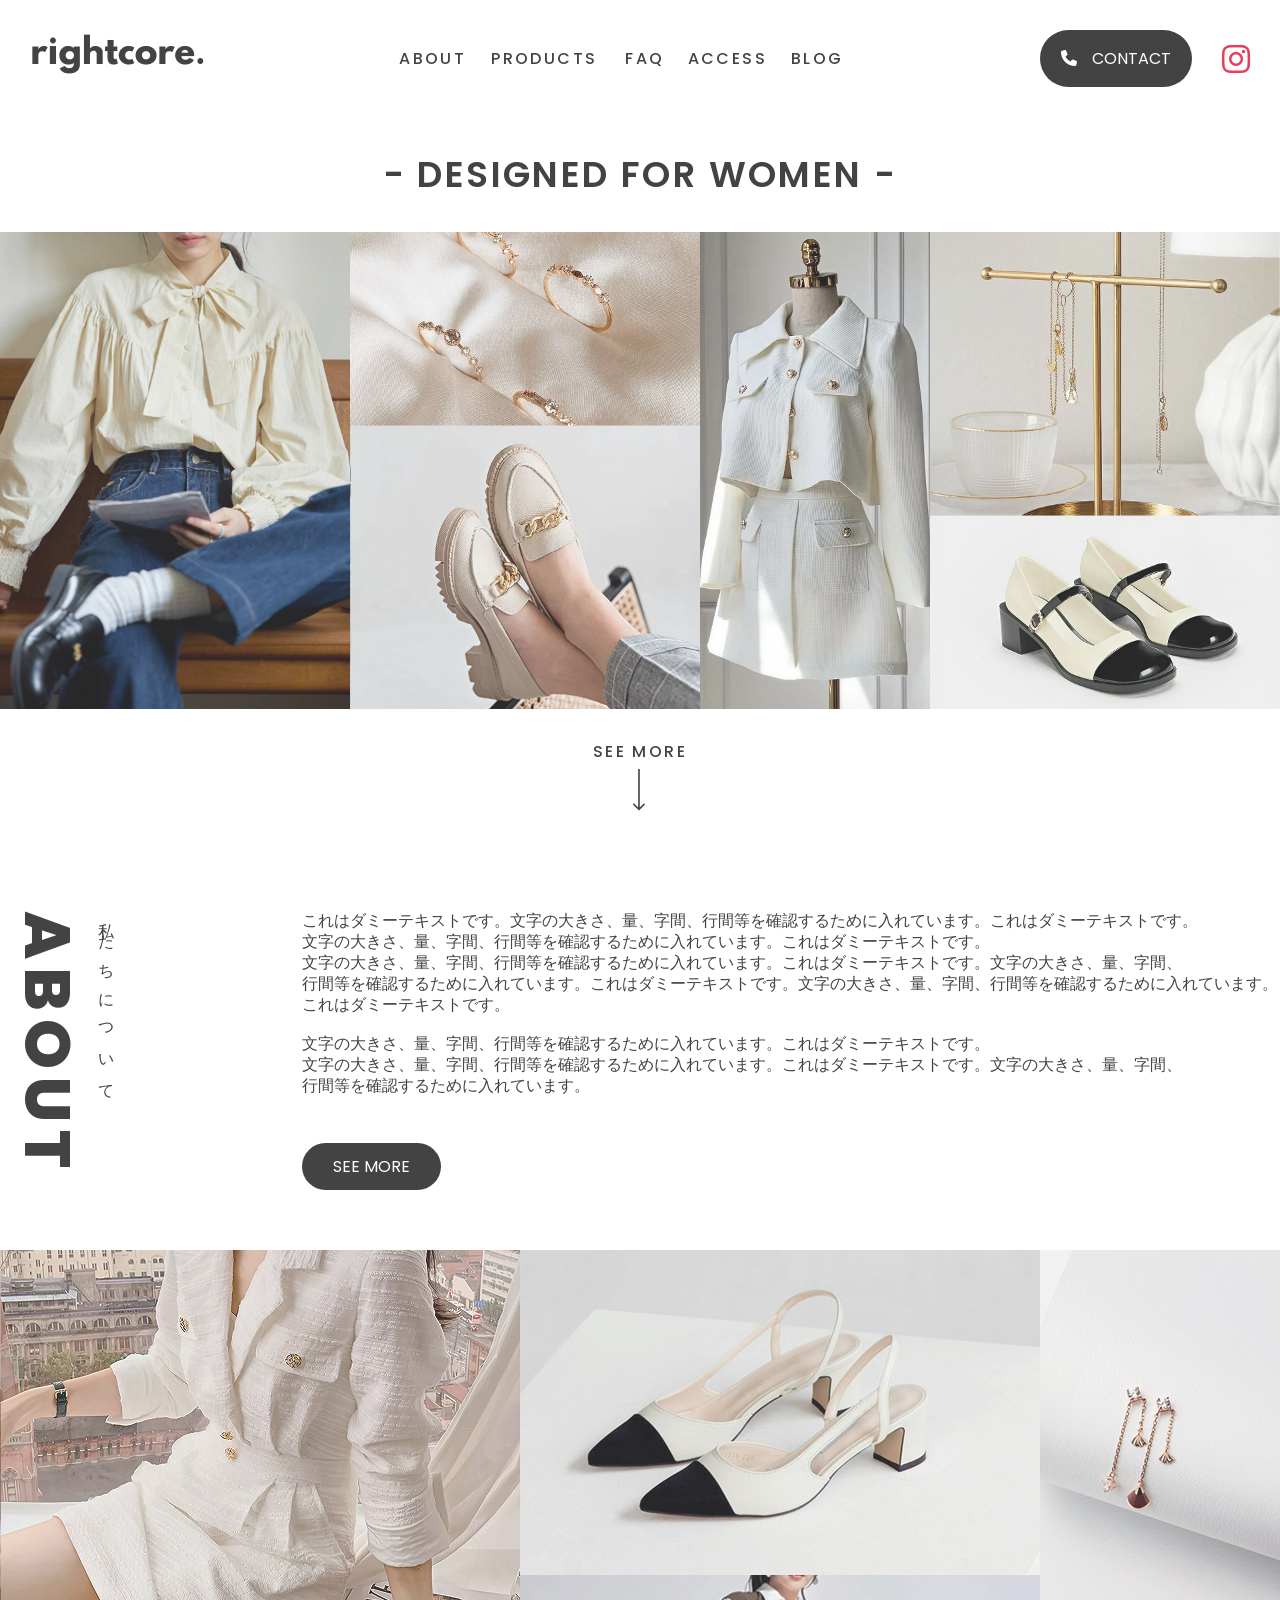
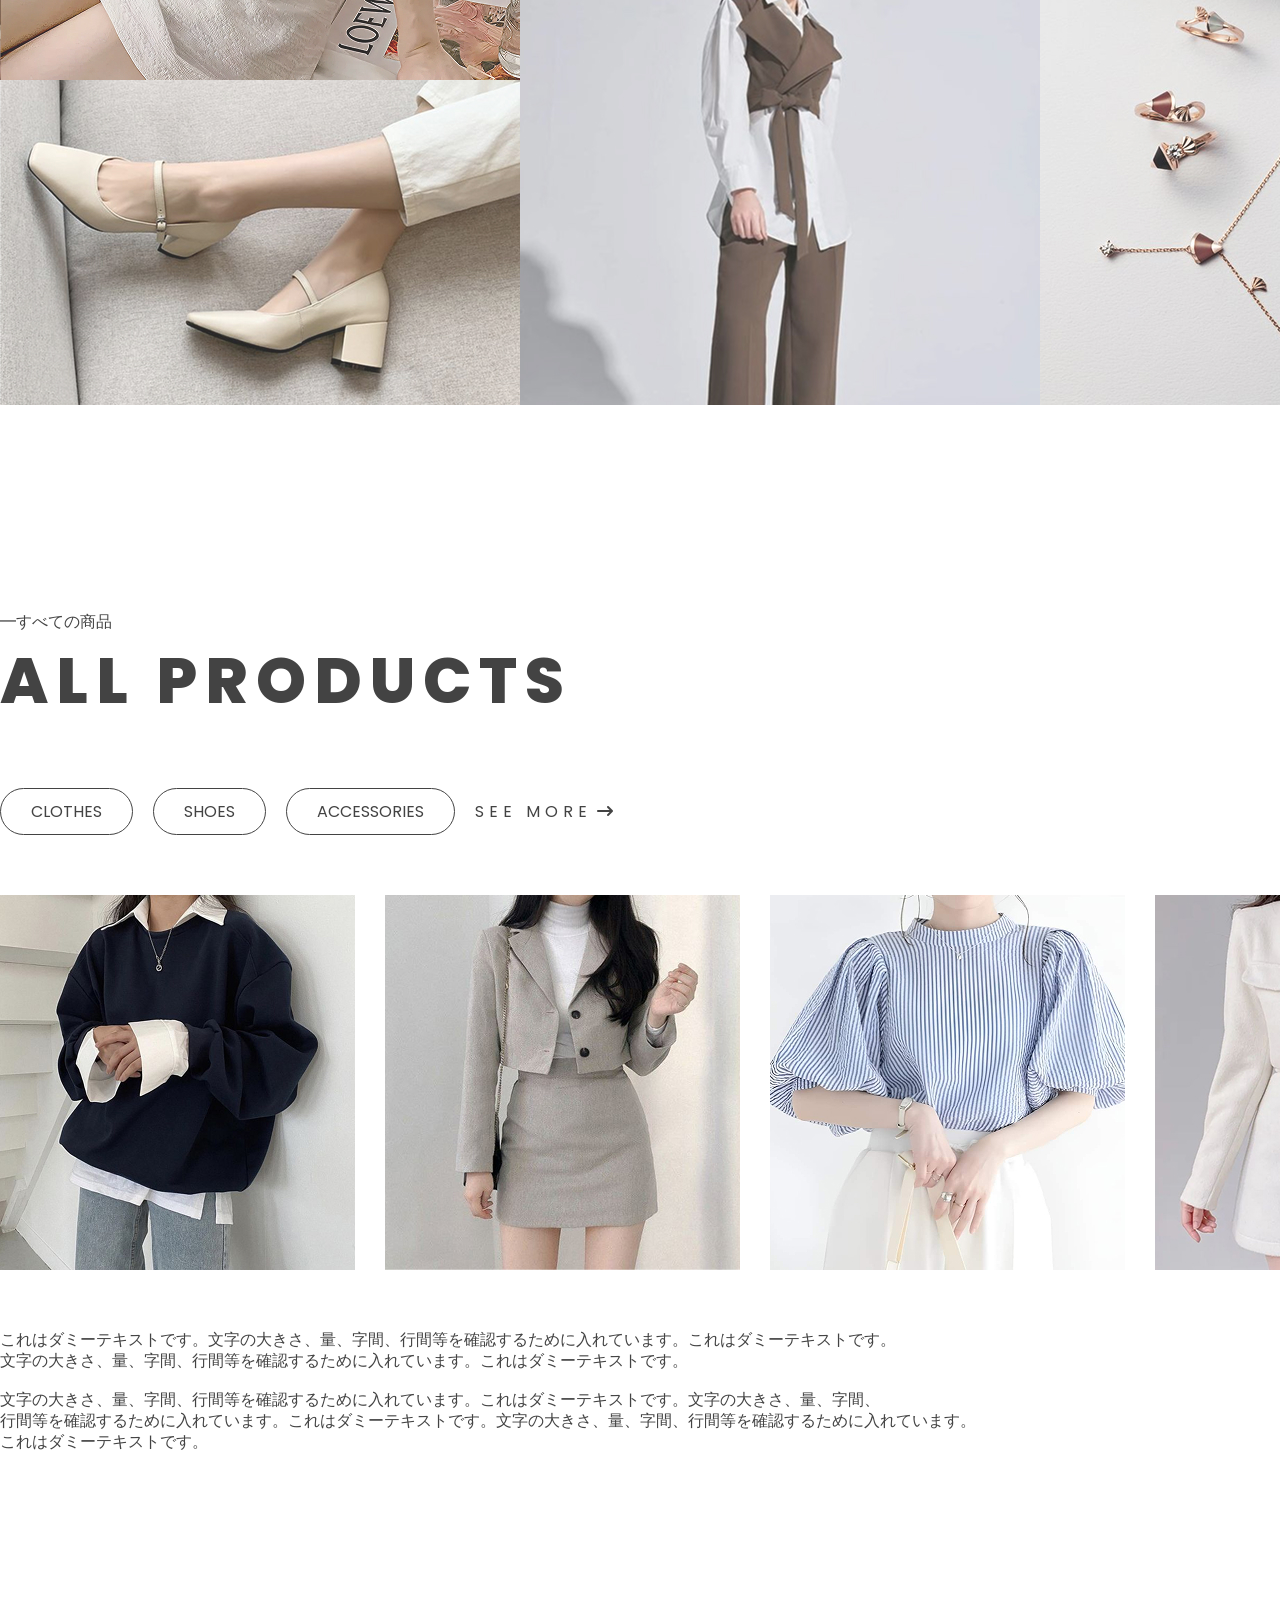
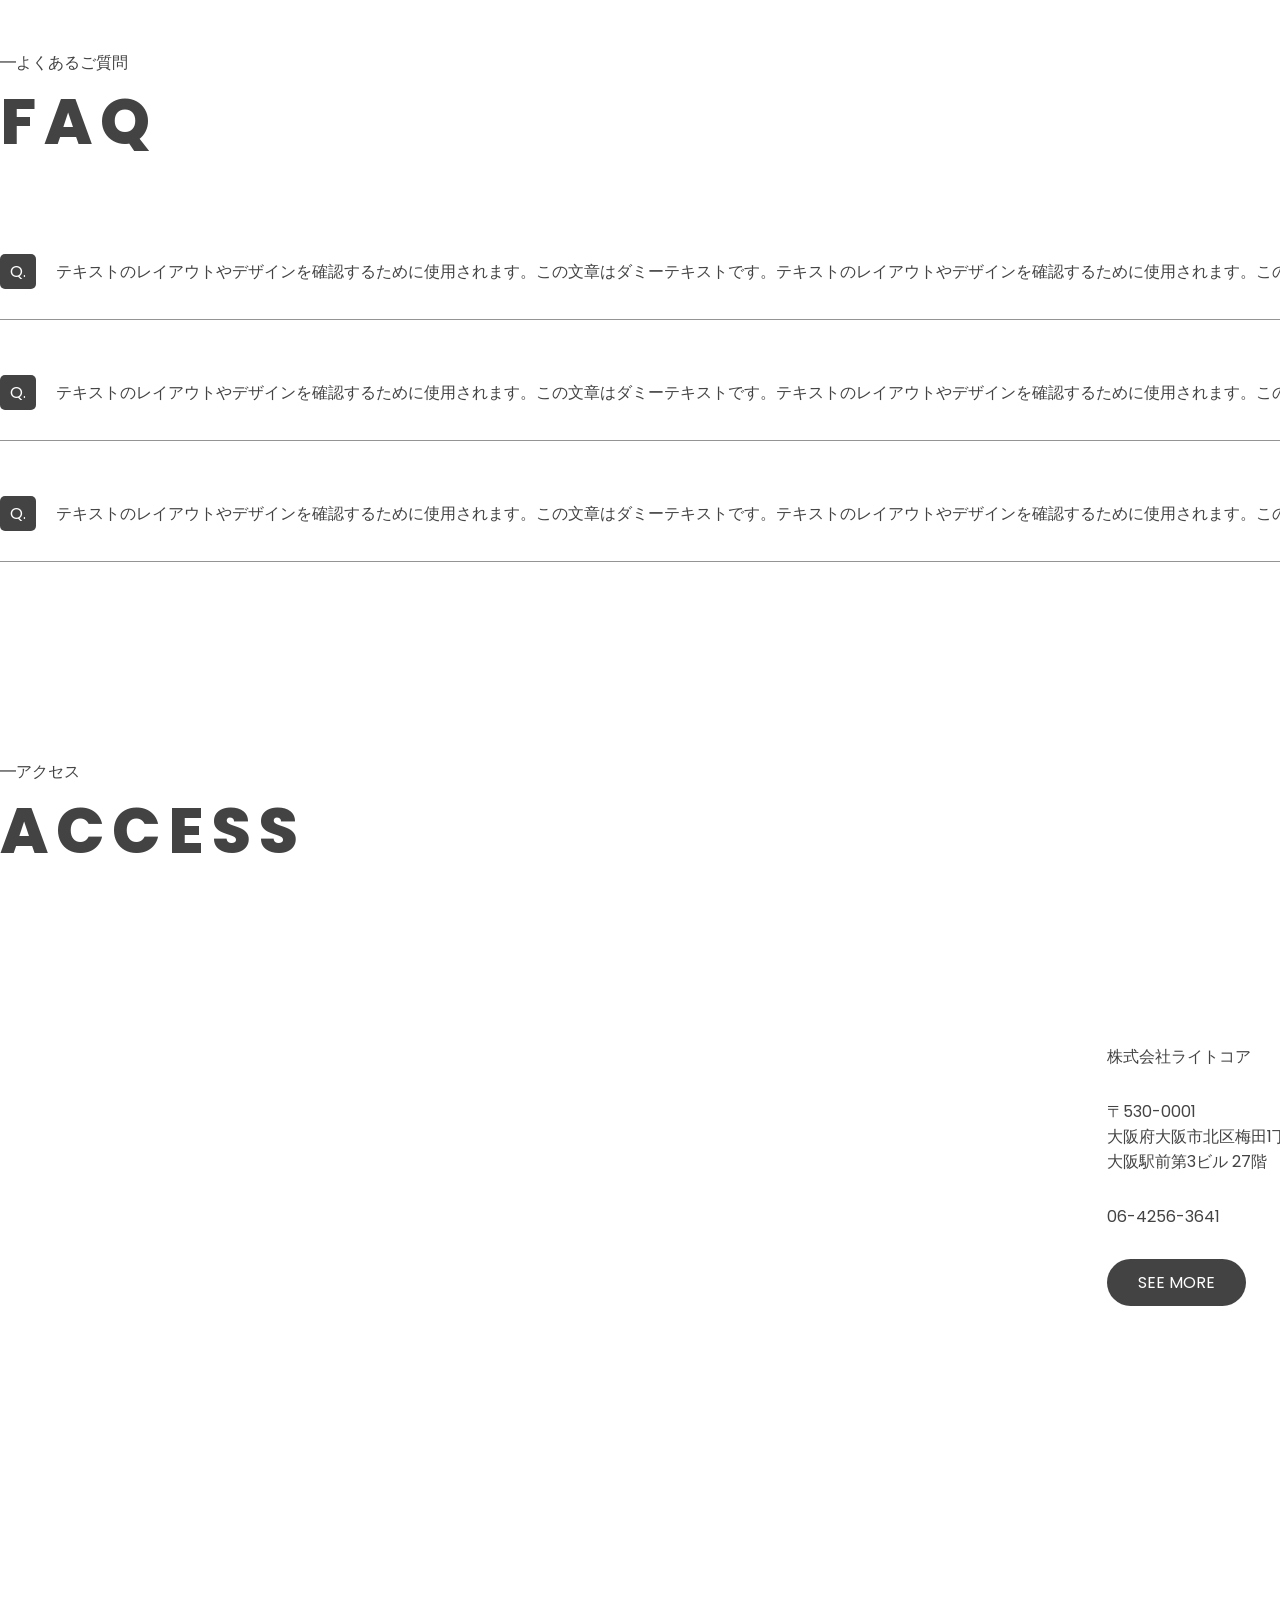
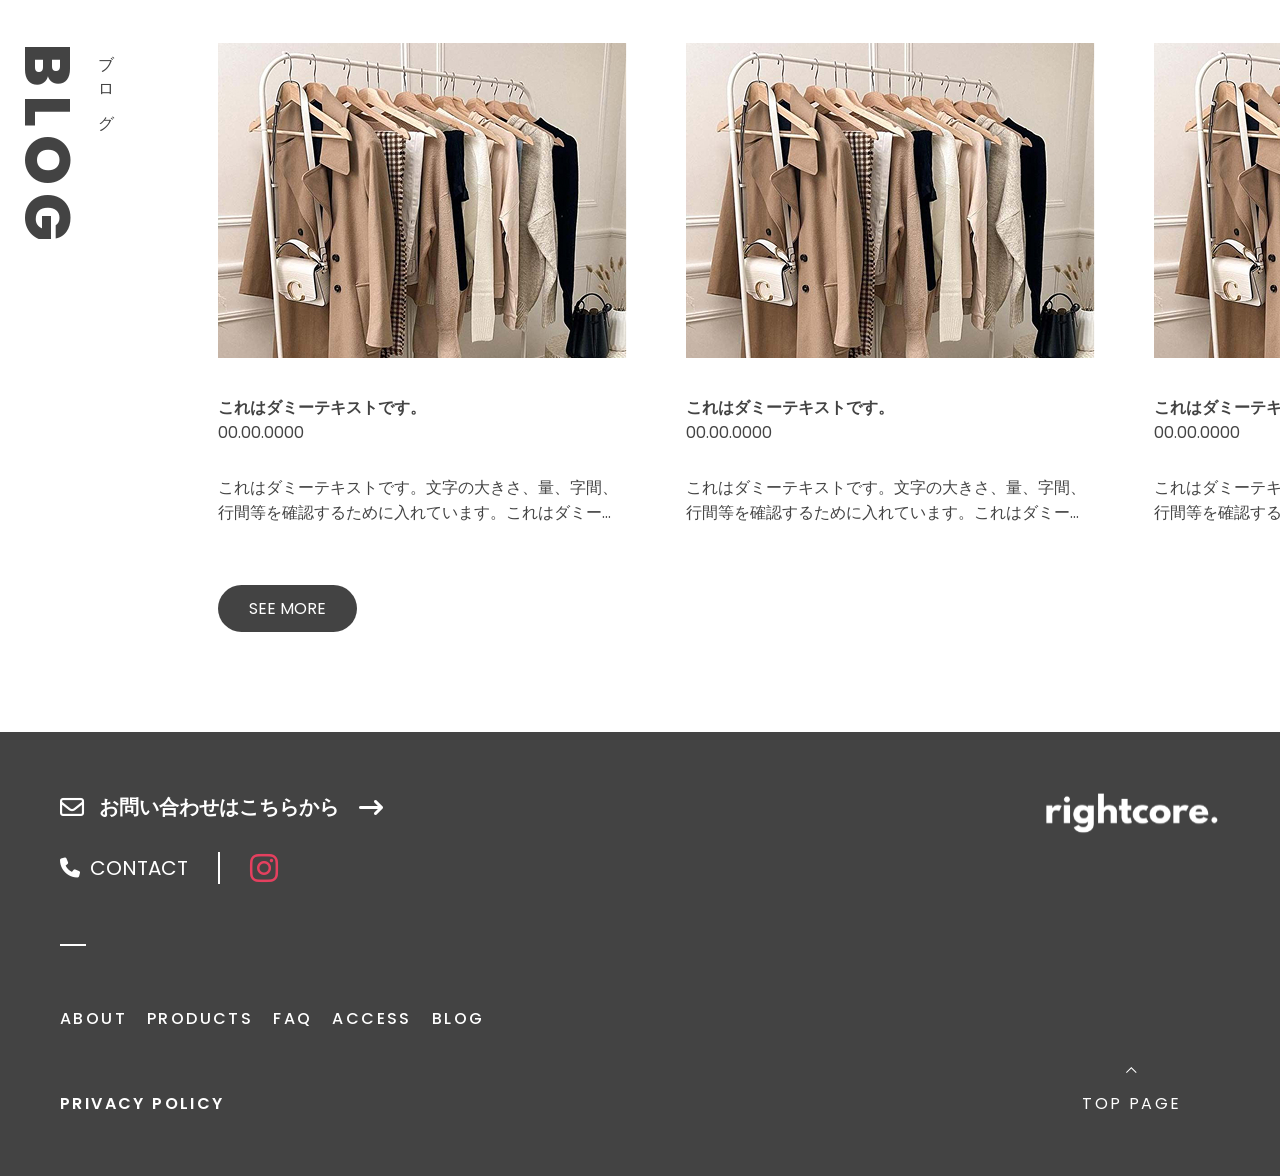
==== commit 7feb5b24: "changes link button" ====
--- a/index.html
+++ b/index.html
@@ -117,7 +117,7 @@
                 <div class="sec03-subheadline">━よくあるご質問</div>
                 <div class="sec03-headline">faq</div>                
             </div>
-            <div class="btn" href="faq">see more</div> 
+            <div class="btn"><a href="faq.html">see more</a></div> 
         </div>
 
         <div class="accordion">
@@ -190,7 +190,7 @@
                 <p>〒530-0001<br>大阪府大阪市北区梅田1丁目1-3<br>大阪駅前第3ビル 27階</p>
                 <p>06-4256-3641</p>
 
-                <div class="btn" href="">see more</div> 
+                <div class="btn"><a href="access.html">see more</a></div> 
             </div>
         </div>
     </section>
@@ -240,7 +240,7 @@
                         </div>
                     </div>
                 </div>
-                <div class="btn" href="">see more</div>
+                <div class="btn"><a href="blog.html">see more</a></div>
             </div>
         </div>
     </section>
--- a/stylesheet.css
+++ b/stylesheet.css
@@ -324,6 +324,29 @@
     border: 1px solid #434343;
 }
 
+/* ------SEC04------- */
+
+.sec04{
+    margin-top: 200px;
+    display: grid;
+    gap: 30px;
+}
+
+.sec04-content{
+    display: flex;
+    gap: 60px;
+    align-items: center;
+}
+
+.sec04-text{
+    display: grid;
+    gap: 30px;
+    width: 413px;
+}
+
+.sec04-text p{
+    margin: 0;
+}
 
 /* ------BLOG------- */
 .blog{
--- a/common.css
+++ b/common.css
@@ -225,27 +225,7 @@
 
 /* ------ACCESS SEC04------- */
 
-.sec04{
-    width: max-content;
-    margin-top: 60px;
-    display: grid;
-    gap: 30px;
-}
-
-.sec04-content{
-    display: flex;
-    gap: 60px;
-    align-items: center;
-}
-
-.sec04-text{
-    display: grid;
-    gap: 30px;
-}
-
-.sec04-text p{
-    margin: 0;
-}
+
 
 /* ------FOOTER------- */
 footer{
